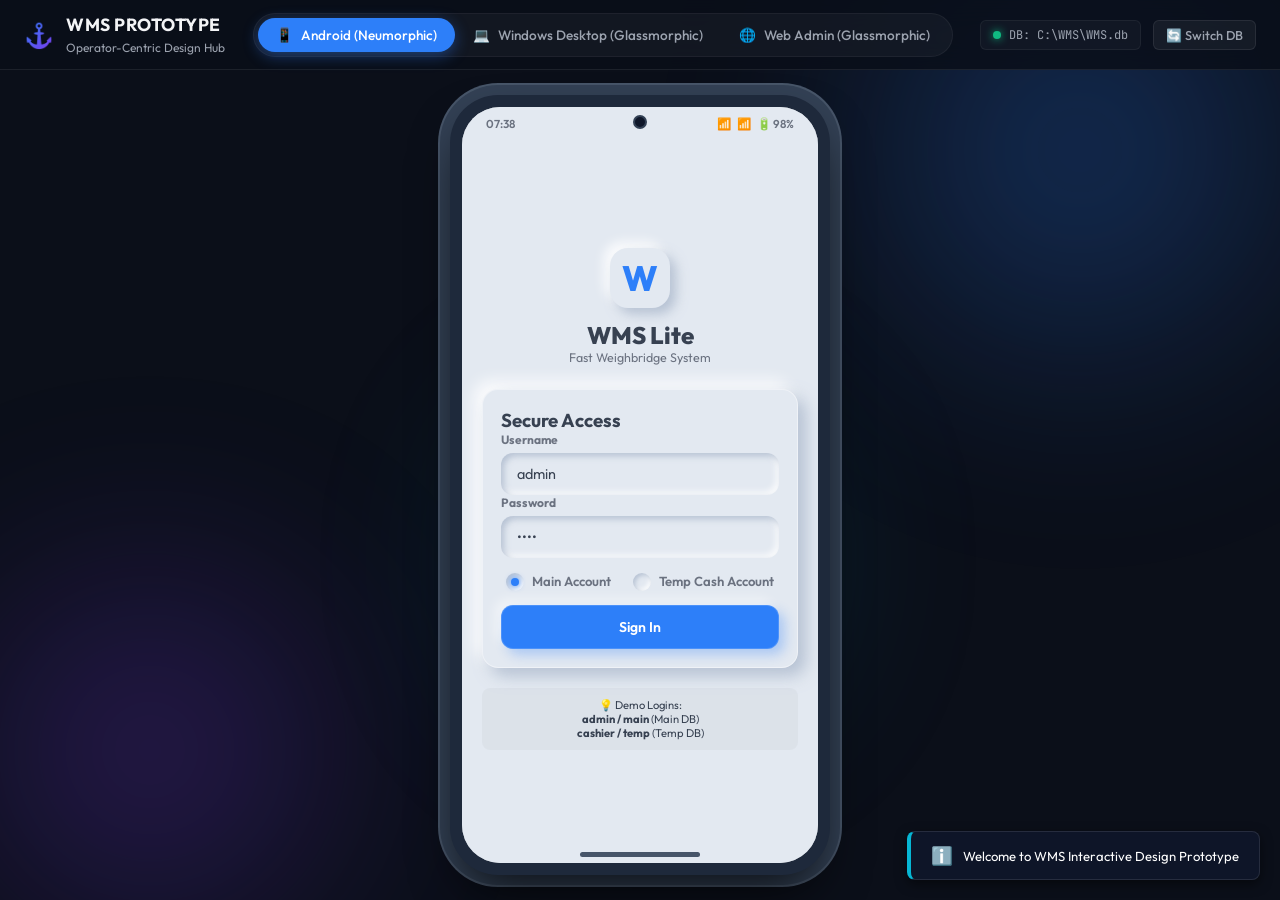
==== index.html @ a175a5df "Deploy WMS Prototype" ====
<!DOCTYPE html>
<html lang="en">
<head>
  <meta charset="UTF-8">
  <meta name="viewport" content="width=device-width, initial-scale=1.0">
  <title>Weighbridge Management System (WMS) - UI/UX Prototype</title>
  <!-- Google Fonts -->
  <link rel="preconnect" href="https://fonts.googleapis.com">
  <link rel="preconnect" href="https://fonts.gstatic.com" crossorigin>
  <link href="https://fonts.googleapis.com/css2?family=Outfit:wght@300;400;500;600;700;800&family=JetBrains+Mono:wght@400;500;700&display=swap" rel="stylesheet">
  <!-- CSS Link -->
  <link rel="stylesheet" href="style.css">
</head>
<body>
  
  <!-- BACKGROUND DECORATIONS FOR GLASSMORPHISM -->
  <div class="bg-gradient bg-grad-1"></div>
  <div class="bg-gradient bg-grad-2"></div>
  <div class="bg-gradient bg-grad-3"></div>

  <!-- MAIN PROTOTYPE SHELL -->
  <div class="app-shell">
    
    <!-- TOP CONTROL HEADER -->
    <header class="shell-header">
      <div class="logo-area">
        <div class="logo-icon">⚓</div>
        <div>
          <h1>WMS PROTOTYPE</h1>
          <span class="sub-label">Operator-Centric Design Hub</span>
        </div>
      </div>

      <nav class="device-switcher">
        <button class="switch-btn active" data-target="android-view" id="btn-android">
          <span class="btn-icon">📱</span> Android (Neumorphic)
        </button>
        <button class="switch-btn" data-target="windows-view" id="btn-windows">
          <span class="btn-icon">💻</span> Windows Desktop (Glassmorphic)
        </button>
        <button class="switch-btn" data-target="web-view" id="btn-web">
          <span class="btn-icon">🌐</span> Web Admin (Glassmorphic)
        </button>
      </nav>

      <div class="environment-status">
        <div class="status-indicator">
          <span class="indicator-dot online"></span>
          <span class="indicator-text" id="active-db-label">DB: C:\WMS\WMS.db</span>
        </div>
        <button class="btn btn-secondary btn-sm" id="btn-toggle-account" title="Switch between Main and Temporary Cash accounts">
          🔄 Switch DB
        </button>
      </div>
    </header>

    <!-- MAIN DISPLAY CANVAS -->
    <main class="shell-body">

      <!-- ============================================== -->
      <!-- 1. ANDROID NEUMORPHIC VIEW                     -->
      <!-- ============================================== -->
      <section id="android-view" class="view-panel active">
        <div class="android-emulator">
          <div class="emulator-bezel">
            <div class="emulator-camera"></div>
            <div class="emulator-speaker"></div>
            
            <div class="emulator-screen">
              <!-- Android Status Bar -->
              <div class="android-status-bar">
                <span class="time" id="android-time">09:41</span>
                <div class="status-icons">
                  <span>📶</span>
                  <span>📶</span>
                  <span>🔋 98%</span>
                </div>
              </div>

              <!-- Android App Shell -->
              <div class="android-app">
                
                <!-- Android Login Screen -->
                <div id="android-screen-login" class="android-screen active">
                  <div class="android-login-container">
                    <div class="app-brand-mobile">
                      <div class="brand-logo-mob">W</div>
                      <h2>WMS Lite</h2>
                      <p>Fast Weighbridge System</p>
                    </div>

                    <div class="neu-card form-container">
                      <h3>Secure Access</h3>
                      <div class="neu-input-group">
                        <label for="mob-username">Username</label>
                        <input type="text" id="mob-username" class="neu-input" placeholder="e.g. operator" value="admin">
                      </div>
                      <div class="neu-input-group">
                        <label for="mob-password">Password</label>
                        <input type="password" id="mob-password" class="neu-input" placeholder="••••••••" value="main">
                      </div>

                      <div class="account-selector-mob">
                        <label class="neu-radio-container">
                          <input type="radio" name="mob-account" value="main" checked id="mob-radio-main">
                          <span class="checkmark"></span>
                          Main Account
                        </label>
                        <label class="neu-radio-container">
                          <input type="radio" name="mob-account" value="temp" id="mob-radio-temp">
                          <span class="checkmark"></span>
                          Temp Cash Account
                        </label>
                      </div>

                      <button class="neu-btn neu-btn-primary w-100 mt-3" id="btn-mob-login">Sign In</button>
                    </div>

                    <div class="login-tips">
                      <p>💡 Demo Logins:<br><b>admin / main</b> (Main DB)<br><b>cashier / temp</b> (Temp DB)</p>
                    </div>
                  </div>
                </div>

                <!-- Android Core Layout (After Login) -->
                <div id="android-screen-main" class="android-screen">
                  
                  <!-- Mobile App Header -->
                  <header class="android-header">
                    <div class="user-profile">
                      <div class="avatar">OP</div>
                      <div>
                        <span class="welcome-text">Logged in as</span>
                        <h4 id="mob-user-display">Operator (Main)</h4>
                      </div>
                    </div>
                    <button class="neu-btn-icon" id="btn-mob-logout" title="Sign Out">🚪</button>
                  </header>

                  <!-- Mobile Tab Views Container -->
                  <div class="android-content-area">
                    
                    <!-- Mobile Dashboard Tab -->
                    <div id="mob-tab-dashboard" class="mob-tab-panel active">
                      
                      <!-- Daily Rate Widget -->
                      <div class="neu-card rate-card">
                        <div class="rate-info">
                          <span>DAILY WEIGHING RATE</span>
                          <h2 id="mob-rate-display">₹ 3.50 / KG</h2>
                        </div>
                        <button class="neu-btn-icon" id="btn-mob-edit-rate" title="Change daily rate">✏️</button>
                      </div>

                      <!-- Dashboard Mini Widgets -->
                      <div class="mob-widget-grid">
                        <div class="neu-card mini-widget">
                          <span class="title">Weighments</span>
                          <h3 id="mob-stat-count">0</h3>
                        </div>
                        <div class="neu-card mini-widget">
                          <span class="title">Collections</span>
                          <h3 id="mob-stat-cash">₹ 0.00</h3>
                        </div>
                        <div class="neu-card mini-widget">
                          <span class="title">Pending Drafts</span>
                          <h3 id="mob-stat-drafts" class="text-warning">0</h3>
                        </div>
                        <div class="neu-card mini-widget">
                          <span class="title">DB Instance</span>
                          <h3 id="mob-stat-db" class="text-info" style="font-size: 0.75rem;">Main</h3>
                        </div>
                      </div>

                      <!-- Quick Action Buttons -->
                      <div class="mob-quick-actions">
                        <h3>Quick Actions</h3>
                        <div class="action-buttons">
                          <button class="neu-btn text-primary" id="btn-action-arrival">
                            <span class="icon">🚛</span> Arrival (Stage 1)
                          </button>
                          <button class="neu-btn text-success" id="btn-action-return">
                            <span class="icon">🚚</span> Return (Stage 2)
                          </button>
                          <button class="neu-btn text-warning" id="btn-action-drafts">
                            <span class="icon">📁</span> Pending Drafts
                          </button>
                          <button class="neu-btn text-info" id="btn-action-reports">
                            <span class="icon">📊</span> Reports & Logs
                          </button>
                        </div>
                      </div>
                    </div>

                    <!-- Mobile Stage 1: Vehicle Arrival -->
                    <div id="mob-tab-arrival" class="mob-tab-panel">
                      <div class="tab-header">
                        <button class="neu-btn-icon back-btn" data-back="mob-tab-dashboard">←</button>
                        <h2>Vehicle Arrival (Stage 1)</h2>
                      </div>
                      
                      <div class="neu-card mt-3">
                        <div class="neu-input-group">
                          <label for="mob-arr-veh">Vehicle Reg Number *</label>
                          <div class="input-with-action">
                            <input type="text" id="mob-arr-veh" class="neu-input text-uppercase" placeholder="e.g. TN-37-BY-1234">
                            <button class="neu-btn-icon action-btn-inline" id="btn-mob-ocr-rc" title="Scan Vehicle RC">📷</button>
                          </div>
                          <!-- Autocomplete Suggestions -->
                          <div class="autocomplete-list" id="mob-arr-veh-suggestions"></div>
                        </div>

                        <div class="neu-input-group mt-3">
                          <label for="mob-arr-driver">Driver Name</label>
                          <div class="input-with-action">
                            <input type="text" id="mob-arr-driver" class="neu-input" placeholder="e.g. Karthik Kumar">
                            <button class="neu-btn-icon action-btn-inline" id="btn-mob-ocr-dl" title="Scan Driver DL">📷</button>
                          </div>
                          <div class="autocomplete-list" id="mob-arr-driver-suggestions"></div>
                        </div>

                        <div class="neu-input-group mt-3">
                          <label for="mob-arr-tare">Tare Weight (KG) *</label>
                          <div class="input-with-action">
                            <input type="number" id="mob-arr-tare" class="neu-input" placeholder="e.g. 8500">
                            <button class="neu-btn action-btn-inline scale-trigger" id="btn-mob-read-tare">Scale</button>
                          </div>
                        </div>

                        <div class="form-actions mt-4">
                          <button class="neu-btn neu-btn-primary w-100" id="btn-mob-save-draft">Save Draft (DRAFT)</button>
                        </div>
                      </div>
                    </div>

                    <!-- Mobile Stage 2: Vehicle Return -->
                    <div id="mob-tab-return" class="mob-tab-panel">
                      <div class="tab-header">
                        <button class="neu-btn-icon back-btn" data-back="mob-tab-dashboard">←</button>
                        <h2>Vehicle Return (Stage 2)</h2>
                      </div>

                      <div class="draft-selector-section mt-3">
                        <label for="mob-ret-draft-select">Select Active Draft</label>
                        <select id="mob-ret-draft-select" class="neu-input">
                          <option value="">-- Choose active vehicle --</option>
                        </select>
                      </div>

                      <div id="mob-ret-form-fields" class="mt-3 disabled-opacity">
                        <div class="neu-card">
                          <div class="detail-row">
                            <span>Vehicle:</span>
                            <strong id="lbl-mob-ret-veh">-</strong>
                          </div>
                          <div class="detail-row">
                            <span>Driver:</span>
                            <strong id="lbl-mob-ret-driver">-</strong>
                          </div>
                          <div class="detail-row">
                            <span>Tare Weight:</span>
                            <strong id="lbl-mob-ret-tare">-</strong>
                          </div>
                        </div>

                        <div class="neu-card mt-3">
                          <h3>Additional Information</h3>
                          
                          <div class="neu-input-group mt-2">
                            <label for="mob-ret-transport">Transport Company</label>
                            <input type="text" id="mob-ret-transport" class="neu-input" placeholder="e.g. VRL Logistics">
                            <div class="autocomplete-list" id="mob-ret-transport-suggestions"></div>
                          </div>

                          <div class="neu-input-group mt-3">
                            <label for="mob-ret-material">Material Type *</label>
                            <input type="text" id="mob-ret-material" class="neu-input" placeholder="e.g. Iron Ore">
                            <div class="autocomplete-list" id="mob-ret-material-suggestions"></div>
                          </div>

                          <!-- Document Scanners removed (RC & DL captured at arrival) -->
                        </div>

                        <div class="neu-card mt-3 highlight-card">
                          <h3>Gross & Net Weight</h3>
                          
                          <div class="neu-input-group mt-2">
                            <label for="mob-ret-gross">Gross Weight (KG) *</label>
                            <div class="input-with-action">
                              <input type="number" id="mob-ret-gross" class="neu-input" placeholder="e.g. 24500">
                              <button class="neu-btn action-btn-inline scale-trigger" id="btn-mob-read-gross">Scale</button>
                            </div>
                          </div>

                          <div class="calculations-panel mt-3">
                            <div class="calc-row">
                              <span>Net Weight:</span>
                              <span class="calc-value"><strong id="mob-lbl-net">-</strong> KG</span>
                            </div>
                            <div class="calc-row">
                              <span>Rate Per KG:</span>
                              <span class="calc-value" id="mob-lbl-rate">₹ 3.50</span>
                            </div>
                            <hr class="neu-divider">
                            <div class="calc-row total-row">
                              <span>Total Amount:</span>
                              <span class="calc-value text-success" id="mob-lbl-amount">₹ 0.00</span>
                            </div>
                          </div>
                        </div>

                        <div class="neu-card mt-3">
                          <h3>Payment & Completion</h3>
                          
                          <div class="payment-method-selector mt-2">
                            <button class="neu-btn pay-opt active" data-method="Cash">💵 Cash</button>
                            <button class="neu-btn pay-opt" data-method="UPI">📱 UPI</button>
                            <button class="neu-btn pay-opt" data-method="Card">💳 Card</button>
                          </div>

                          <button class="neu-btn neu-btn-success w-100 mt-4" id="btn-mob-complete-transaction">
                            🏁 Complete Transaction
                          </button>
                        </div>
                      </div>
                    </div>

                    <!-- Mobile Drafts View -->
                    <div id="mob-tab-drafts" class="mob-tab-panel">
                      <div class="tab-header">
                        <button class="neu-btn-icon back-btn" data-back="mob-tab-dashboard">←</button>
                        <h2>Pending Drafts (LOADING)</h2>
                      </div>
                      
                      <div class="drafts-list-container mt-3" id="mob-drafts-list-container">
                        <!-- Simulated Draft Cards -->
                      </div>
                    </div>

                    <!-- Mobile Reports & Logs -->
                    <div id="mob-tab-reports" class="mob-tab-panel">
                      <div class="tab-header">
                        <button class="neu-btn-icon back-btn" data-back="mob-tab-dashboard">←</button>
                        <h2>Reports & Logs</h2>
                      </div>

                      <div class="neu-card mt-3">
                        <div class="tab-switcher-reports">
                          <button class="neu-btn active" id="btn-mob-rep-ops">Weighments</button>
                          <button class="neu-btn" id="btn-mob-rep-fin">Collections</button>
                          <button class="neu-btn" id="btn-mob-rep-audit">Audit Logs</button>
                        </div>

                        <div class="report-table-wrapper mt-3">
                          <table class="mob-report-table" id="mob-table-data">
                            <thead>
                              <!-- Headers added dynamically -->
                            </thead>
                            <tbody>
                              <!-- Data added dynamically -->
                            </tbody>
                          </table>
                        </div>
                      </div>
                    </div>

                  </div>

                  <!-- Mobile Navigation Bar -->
                  <nav class="android-navigation">
                    <button class="nav-item active" data-tab="mob-tab-dashboard">
                      <span class="nav-icon">📊</span>
                      <span class="nav-text">Home</span>
                    </button>
                    <button class="nav-item" data-tab="mob-tab-arrival">
                      <span class="nav-icon">🚛</span>
                      <span class="nav-text">Arrival</span>
                    </button>
                    <button class="nav-item" data-tab="mob-tab-return">
                      <span class="nav-icon">🚚</span>
                      <span class="nav-text">Return</span>
                    </button>
                    <button class="nav-item" data-tab="mob-tab-reports">
                      <span class="nav-icon">📈</span>
                      <span class="nav-text">Reports</span>
                    </button>
                  </nav>

                </div>

              </div>
            </div>

            <!-- Home Button/Gesture Bar -->
            <div class="emulator-home-bar"></div>
          </div>
        </div>
      </section>

      <!-- ============================================== -->
      <!-- 2. WINDOWS DESKTOP GLASSMORPHIC VIEW            -->
      <!-- ============================================== -->
      <section id="windows-view" class="view-panel">
        <div class="windows-container">
          
          <!-- WINDOWS LOGIN SCREEN -->
          <div id="win-login-layout" class="win-login-layout glass-panel">
            <div class="win-login-card">
              <span class="win-logo-large">⚓</span>
              <h2>WMS Desktop Console</h2>
              <p class="text-muted">Enter credentials to mount database instances</p>
              
              <div class="win-input-group mt-3">
                <label for="win-username">Username</label>
                <input type="text" id="win-username" class="win-input" placeholder="admin / cashier" value="admin">
              </div>
              <div class="win-input-group mt-2">
                <label for="win-password">Password</label>
                <input type="password" id="win-password" class="win-input" placeholder="••••••••" value="main">
              </div>
              
              <div class="account-selector-win mt-3">
                <label class="pay-radio">
                  <input type="radio" name="win-login-account" value="main" checked id="win-radio-main">
                  <span>Main DB</span>
                </label>
                <label class="pay-radio">
                  <input type="radio" name="win-login-account" value="temp" id="win-radio-temp">
                  <span>Temp Cash DB</span>
                </label>
              </div>
              
              <button class="win-btn win-btn-accent w-100 mt-4" id="btn-win-login">Access System</button>
              
              <div class="login-tips" style="color:var(--glass-text-muted); margin-top:20px; font-size: 0.72rem;">
                <p>💡 Demo Logins:<br><b>admin / main</b> (Main DB)<br><b>cashier / temp</b> (Temp DB)</p>
              </div>
            </div>
          </div>

          <!-- WINDOWS MAIN APPLICATION LAYOUT -->
          <div id="win-main-layout" class="win-main-layout hidden">
          
          <!-- Windows App Header -->
          <div class="win-app-header glass-panel">
            <div class="app-title-area">
              <span class="win-logo">📦</span>
              <div>
                <h2>Weighbridge Management System (WMS Desktop)</h2>
                <p class="win-db-path" id="win-db-path-display">Connected: C:\WMS\WMS.db</p>
              </div>
            </div>

            <div class="win-status-widgets">
              <div class="stat-indicator">
                <span class="stat-label">DAILY RATE:</span>
                <span class="stat-value text-accent" id="win-rate-display">₹ 3.50 / KG</span>
              </div>
              <div class="stat-indicator">
                <span class="stat-label">PENDING DRAFTS:</span>
                <span class="stat-value text-warning" id="win-stat-drafts">0</span>
              </div>
              <div class="stat-indicator">
                <span class="stat-label">SESSION USER:</span>
                <span class="stat-value" id="win-user-display">Administrator</span>
              </div>
              <button class="win-action-btn border-glow ml-2" id="btn-win-logout">Log Out</button>
            </div>
          </div>

          <!-- Windows App Body Workspace -->
          <div class="win-workspace">
            
            <!-- Sidebar Navigation -->
            <aside class="win-sidebar glass-panel">
              <nav class="win-nav">
                <button class="win-nav-item active" data-win-pane="win-pane-dashboard">
                  <span class="icon">🖥️</span> Dashboard Overview
                </button>
                <button class="win-nav-item" data-win-pane="win-pane-weighment">
                  <span class="icon">⚖️</span> Fast Weighment Flow
                </button>
                <button class="win-nav-item" data-win-pane="win-pane-search">
                  <span class="icon">🔍</span> Search & Retrieve
                </button>
                <button class="win-nav-item" data-win-pane="win-pane-reports">
                  <span class="icon">📊</span> Reporting Engine
                </button>
                <button class="win-nav-item" data-win-pane="win-pane-audit">
                  <span class="icon">📜</span> System Audit Logs
                </button>
              </nav>

              <div class="win-sidebar-footer">
                <p>Ver 1.0.0 (Phase 1 Approved)</p>
                <p class="text-muted">Glassmorphism Mode</p>
              </div>
            </aside>

            <!-- Main Panel Content Workspace -->
            <div class="win-content-canvas">
              
              <!-- PANE: Dashboard Overview -->
              <div id="win-pane-dashboard" class="win-pane active">
                <div class="win-grid-2x2">
                  
                  <!-- Widget 1: Rate configuration -->
                  <div class="glass-panel widget-box">
                    <div class="widget-header">
                      <h3>Daily Rate Configuration</h3>
                      <span class="icon-tag">💰</span>
                    </div>
                    <div class="widget-body text-center">
                      <p class="desc">Enter the rate per KG applied to billing during transactions.</p>
                      <h1 class="rate-large" id="win-rate-large">₹ 3.50</h1>
                      <div class="rate-edit-inline mt-3">
                        <div class="input-with-prefix">
                          <span class="prefix">₹</span>
                          <input type="number" id="win-rate-input" step="0.01" min="0.1" value="3.50" class="win-input">
                        </div>
                        <button class="win-btn win-btn-accent" id="btn-win-save-rate">Save Rate</button>
                      </div>
                      <p class="info-text text-muted mt-2">ℹ️ Updates take effect immediately for new transactions.</p>
                    </div>
                  </div>

                  <!-- Widget 2: Operational Statistics -->
                  <div class="glass-panel widget-box">
                    <div class="widget-header">
                      <h3>Today's Analytics</h3>
                      <span class="icon-tag">📈</span>
                    </div>
                    <div class="widget-body">
                      <div class="stats-row">
                        <div class="stat-card">
                          <span class="label">Completed Weighments</span>
                          <h2 id="win-stat-total-count">0</h2>
                        </div>
                        <div class="stat-card">
                          <span class="label">Drafts (In Loading)</span>
                          <h2 id="win-stat-draft-count" class="text-warning">0</h2>
                        </div>
                      </div>
                      <div class="stats-row mt-3">
                        <div class="stat-card">
                          <span class="label">Total Collections</span>
                          <h2 id="win-stat-total-collections" class="text-success">₹ 0.00</h2>
                        </div>
                        <div class="stat-card">
                          <span class="label">Active Database</span>
                          <h2 style="font-size: 1.1rem; color: var(--color-info);" id="win-stat-active-db">WMS.db</h2>
                        </div>
                      </div>
                    </div>
                  </div>

                  <!-- Widget 3: Live Scale Values Simulation -->
                  <div class="glass-panel widget-box col-span-2">
                    <div class="widget-header">
                      <h3>Weighbridge Integration Indicator (Mock Feed)</h3>
                      <div class="win-badge green-pulse">Scale Online</div>
                    </div>
                    <div class="widget-body scale-sim-body">
                      <div class="scale-reading">
                        <span class="title">CURRENT SCALE WEIGHT</span>
                        <div class="lcd-display">
                          <span class="lcd-value" id="win-scale-lcd">00000</span>
                          <span class="lcd-unit">KG</span>
                        </div>
                      </div>
                      
                      <div class="scale-controls">
                        <label for="win-scale-sim-range">Simulate Scale Weight (For testing without actual hardware):</label>
                        <input type="range" id="win-scale-sim-range" min="0" max="40000" step="50" value="0" class="win-range">
                        <div class="preset-buttons">
                          <button class="win-btn-sm" onclick="setSimScale(0)">Zero</button>
                          <button class="win-btn-sm" onclick="setSimScale(8450)">8,450 kg (Empty Truck)</button>
                          <button class="win-btn-sm" onclick="setSimScale(24800)">24,800 kg (Loaded Coal)</button>
                          <button class="win-btn-sm" onclick="setSimScale(31200)">31,200 kg (Iron Sheet Truck)</button>
                        </div>
                      </div>
                    </div>
                  </div>

                </div>
              </div>

              <!-- PANE: Fast Weighment Flow -->
              <div id="win-pane-weighment" class="win-pane">
                <div class="win-weighment-grid">
                  
                  <!-- COLUMN 1: Stage 1 - Vehicle Arrival -->
                  <div class="glass-panel flow-card">
                    <div class="flow-header stage-1">
                      <h3>Stage 1 – Vehicle Arrival (Draft Creation)</h3>
                      <span class="stage-num">01</span>
                    </div>

                    <div class="flow-body">
                      <div class="win-input-group">
                        <label for="win-arr-veh">Vehicle Registration Number *</label>
                        <div class="input-actions-wrapper">
                          <input type="text" id="win-arr-veh" class="win-input text-uppercase font-mono" placeholder="TN-37-BY-1234">
                          <button class="win-btn btn-icon-only border-glow" id="btn-win-ocr-rc" title="Scan Vehicle RC">📷</button>
                        </div>
                        <div class="autocomplete-list" id="win-arr-veh-suggestions"></div>
                      </div>

                      <div class="win-input-group mt-3">
                        <label for="win-arr-driver">Driver Name</label>
                        <div class="input-actions-wrapper">
                          <input type="text" id="win-arr-driver" class="win-input" placeholder="Enter driver name">
                          <button class="win-btn btn-icon-only border-glow" id="btn-win-ocr-dl" title="Scan Driver DL">📷</button>
                        </div>
                        <div class="autocomplete-list" id="win-arr-driver-suggestions"></div>
                      </div>

                      <div class="win-input-group mt-3">
                        <label for="win-arr-tare">Tare Weight (KG) *</label>
                        <div class="input-actions-wrapper">
                          <input type="number" id="win-arr-tare" class="win-input font-mono" placeholder="0">
                          <button class="win-btn win-btn-accent scale-trigger" id="btn-win-read-tare">Read Scale</button>
                        </div>
                      </div>

                      <button class="win-btn win-btn-primary w-100 mt-4" id="btn-win-save-draft">
                        💾 Save Draft Transaction
                      </button>
                      <p class="text-muted text-center mt-2 small">Saves record as DRAFT (Est: <15 seconds)</p>
                    </div>
                  </div>

                  <!-- COLUMN 2: Stage 2 - Vehicle Return -->
                  <div class="glass-panel flow-card">
                    <div class="flow-header stage-2">
                      <h3>Stage 2 – Vehicle Return (Transaction Completion)</h3>
                      <span class="stage-num">02</span>
                    </div>

                    <div class="flow-body">
                      <div class="win-input-group">
                        <label for="win-ret-draft-select">Select Active Draft / Loading Vehicle</label>
                        <select id="win-ret-draft-select" class="win-input">
                          <option value="">-- Choose active draft --</option>
                        </select>
                      </div>

                      <div id="win-ret-fields-container" class="disabled-opacity mt-3">
                        <div class="draft-preview-pill">
                          <div class="pill-item"><span>Vehicle:</span> <strong id="lbl-win-ret-veh">-</strong></div>
                          <div class="pill-item"><span>Driver:</span> <strong id="lbl-win-ret-driver">-</strong></div>
                          <div class="pill-item"><span>Tare:</span> <strong id="lbl-win-ret-tare">-</strong> KG</div>
                        </div>

                        <div class="win-input-group mt-3">
                          <label for="win-ret-transport">Transport Company</label>
                          <input type="text" id="win-ret-transport" class="win-input" placeholder="e.g. VRL Logistics">
                          <div class="autocomplete-list" id="win-ret-transport-suggestions"></div>
                        </div>

                        <div class="win-input-group mt-3">
                          <label for="win-ret-material">Material Type *</label>
                          <input type="text" id="win-ret-material" class="win-input" placeholder="e.g. Coal, Iron, Cement">
                          <div class="autocomplete-list" id="win-ret-material-suggestions"></div>
                        </div>

                        <!-- Document Scanners removed (RC & DL captured at arrival) -->

                        <div class="win-input-group mt-3">
                          <label for="win-ret-gross">Gross Weight (KG) *</label>
                          <div class="input-actions-wrapper">
                            <input type="number" id="win-ret-gross" class="win-input font-mono" placeholder="0">
                            <button class="win-btn win-btn-accent scale-trigger" id="btn-win-read-gross">Read Scale</button>
                          </div>
                        </div>

                        <!-- Computations -->
                        <div class="win-calculations-box mt-3">
                          <div class="calc-grid">
                            <div class="grid-item">
                              <span>Net Weight</span>
                              <h3 id="win-lbl-net">-</h3>
                            </div>
                            <div class="grid-item">
                              <span>Rate Per KG</span>
                              <h3 id="win-lbl-rate">₹ 3.50</h3>
                            </div>
                            <div class="grid-item highlight">
                              <span>Total Billing Amount</span>
                              <h2 id="win-lbl-amount">₹ 0.00</h2>
                            </div>
                          </div>
                        </div>

                        <!-- Payment Methods -->
                        <div class="win-input-group mt-3">
                          <label>Payment Method</label>
                          <div class="win-payment-methods">
                            <label class="pay-radio">
                              <input type="radio" name="win-pay-method" value="Cash" checked>
                              <span>💵 Cash</span>
                            </label>
                            <label class="pay-radio">
                              <input type="radio" name="win-pay-method" value="UPI">
                              <span>📱 UPI</span>
                            </label>
                            <label class="pay-radio">
                              <input type="radio" name="win-pay-method" value="Card">
                              <span>💳 Card</span>
                            </label>
                          </div>
                        </div>

                        <button class="win-btn win-btn-success w-100 mt-4" id="btn-win-complete">
                          🏁 Complete & Generate Invoice
                        </button>
                      </div>
                    </div>
                  </div>

                </div>
              </div>

              <!-- PANE: Search & Retrieve -->
              <div id="win-pane-search" class="win-pane">
                <div class="glass-panel search-panel">
                  <h3>Transaction Search Engine</h3>
                  
                  <div class="search-form mt-3">
                    <input type="text" id="win-search-query" class="win-input" placeholder="Search by Vehicle, Driver, Receipt, Transaction #, or Material...">
                    <select id="win-search-filter-material" class="win-input">
                      <option value="">-- All Materials --</option>
                    </select>
                    <input type="date" id="win-search-date-start" class="win-input" title="Start Date">
                    <input type="date" id="win-search-date-end" class="win-input" title="End Date">
                    <button class="win-btn win-btn-accent" id="btn-win-search">Search</button>
                  </div>

                  <div class="table-container-win mt-4">
                    <table class="win-data-table">
                      <thead>
                        <tr>
                          <th>Tx ID</th>
                          <th>Receipt ID</th>
                          <th>Vehicle #</th>
                          <th>Driver Name</th>
                          <th>Material</th>
                          <th>Net Wt (KG)</th>
                          <th>Rate/KG</th>
                          <th>Billing Amount</th>
                          <th>Payment</th>
                          <th>Timestamp</th>
                          <th>Actions</th>
                        </tr>
                      </thead>
                      <tbody id="win-search-results-body">
                        <!-- Filled by JS -->
                      </tbody>
                    </table>
                  </div>
                </div>
              </div>

              <!-- PANE: Reporting Engine -->
              <div id="win-pane-reports" class="win-pane">
                <div class="glass-panel reports-container">
                  <div class="reports-header-row">
                    <h3>Analytical Reports Dashboard</h3>
                    <div class="export-actions">
                      <button class="win-btn win-btn-sm" id="btn-win-export-csv">📂 Export to CSV</button>
                      <button class="win-btn win-btn-sm btn-accent" id="btn-win-export-pdf">📄 Generate PDF Summary</button>
                    </div>
                  </div>

                  <div class="reports-tabs mt-3">
                    <button class="win-tab-btn active" id="btn-win-rep-ops">Weighment Log</button>
                    <button class="win-tab-btn" id="btn-win-rep-fin">Financial Analysis</button>
                    <button class="win-tab-btn" id="btn-win-rep-drafts">Active Drafts</button>
                  </div>

                  <div class="table-container-win mt-3">
                    <table class="win-data-table" id="win-reports-table">
                      <thead>
                        <!-- Headings added dynamically -->
                      </thead>
                      <tbody id="win-reports-table-body">
                        <!-- Data rows added dynamically -->
                      </tbody>
                    </table>
                  </div>
                </div>
              </div>

              <!-- PANE: System Audit Logs -->
              <div id="win-pane-audit" class="win-pane">
                <div class="glass-panel audit-container">
                  <div class="audit-header">
                    <h3>Secure System Audit Logs</h3>
                    <div class="win-badge alert-danger">Immutable Log Feed</div>
                  </div>
                  <p class="desc mt-1 text-muted">All operator logins, daily rate changes, weighing completions, edits, and receipts prints are tracked with timestamps and database paths.</p>

                  <div class="table-container-win mt-3">
                    <table class="win-data-table">
                      <thead>
                        <tr>
                          <th>Timestamp</th>
                          <th>User</th>
                          <th>Action / Event</th>
                          <th>Database Instance</th>
                          <th>IP/Terminal</th>
                        </tr>
                      </thead>
                      <tbody id="win-audit-table-body">
                        <!-- Populated by JS -->
                      </tbody>
                    </table>
                  </div>
                </div>
              </div>

            </div>
          </div>
          </div> <!-- Close win-main-layout -->
        </div>
      </section>

      <!-- ============================================== -->
      <!-- 3. WEB ADMIN GLASSMORPHIC VIEW                 -->
      <!-- ============================================== -->
      <section id="web-view" class="view-panel">
        <div class="web-container">
          
          <!-- Web Navigation Bar -->
          <nav class="web-nav-bar glass-panel">
            <div class="logo">
              <span>🌐</span> WMS Web-Console
            </div>
            <div class="web-links">
              <a href="#web-dash" class="active">Management Dashboard</a>
              <a href="#web-users">User Administration</a>
              <a href="#web-audit">Cross-Account Logs</a>
            </div>
            <div class="web-profile">
              <span class="web-db-path text-info font-mono" id="web-db-path-display" style="font-size: 0.72rem;">DB: C:\WMS\WMS.db</span>
              <span class="user-role">System Admin</span>
              <button class="btn btn-secondary btn-sm" onclick="alert('Switch accounts inside emulator or desktop views.')">Switch Environment</button>
            </div>
          </nav>

          <div class="web-content mt-4">
            
            <!-- PANE 1: Dashboard Analytics -->
            <div id="web-pane-dash" class="web-pane-content">
            
            <!-- Dashboard overview cards -->
            <div class="web-stats-row">
              <div class="glass-panel web-card">
                <h3>Main Account DB Collections</h3>
                <h1 id="web-stat-main-collections">₹ 0.00</h1>
                <p>Path: <code>C:\WMS\WMS.db</code></p>
              </div>
              <div class="glass-panel web-card">
                <h3>Temporary Cash DB Collections</h3>
                <h1 id="web-stat-temp-collections">₹ 0.00</h1>
                <p>Path: <code>C:\Temp\TempWMS.db</code></p>
              </div>
              <div class="glass-panel web-card">
                <h3>Total Weighment Count</h3>
                <h1 id="web-stat-total-weighments">0</h1>
                <p>Across both accounting servers</p>
              </div>
            </div>

            <!-- Double-sided Isolation Demo -->
            <div class="web-isolation-grid mt-4">
              <div class="glass-panel">
                <div class="panel-header">
                  <h3>Main Account Transactions</h3>
                  <span class="win-badge bg-primary">Official Ledger</span>
                </div>
                <div class="table-container-win mt-2">
                  <table class="win-data-table font-sm">
                    <thead>
                      <tr>
                        <th>Receipt #</th>
                        <th>Vehicle</th>
                        <th>Net Wt</th>
                        <th>Amount</th>
                        <th>Payment</th>
                      </tr>
                    </thead>
                    <tbody id="web-table-main-db">
                      <!-- Filled by JS -->
                    </tbody>
                  </table>
                </div>
              </div>

              <div class="glass-panel">
                <div class="panel-header">
                  <h3>Temporary Account Transactions</h3>
                  <span class="win-badge bg-warning text-dark">Cash Ledger (Isolated)</span>
                </div>
                <div class="table-container-win mt-2">
                  <table class="win-data-table font-sm">
                    <thead>
                      <tr>
                        <th>Receipt #</th>
                        <th>Vehicle</th>
                        <th>Net Wt</th>
                        <th>Amount</th>
                        <th>Payment</th>
                      </tr>
                    </thead>
                    <tbody id="web-table-temp-db">
                      <!-- Filled by JS -->
                    </tbody>
                  </table>
                </div>
              </div>
            </div>

            <!-- Management Analytics Chart Demonstration -->
            <div class="glass-panel mt-4">
              <h3>Material-Wise Total Revenue Analysis</h3>
              <p class="text-muted">Interactive visual analysis showing material-wise volume breakdown.</p>
              <div class="mock-chart-container mt-3">
                <!-- SVG Chart Mockup -->
                <svg viewBox="0 0 800 200" class="web-svg-chart">
                  <g class="chart-grid">
                    <line x1="50" y1="150" x2="750" y2="150" stroke="#444" stroke-width="1"/>
                    <line x1="50" y1="100" x2="750" y2="100" stroke="#444" stroke-width="1" stroke-dasharray="4"/>
                    <line x1="50" y1="50" x2="750" y2="50" stroke="#444" stroke-width="1" stroke-dasharray="4"/>
                  </g>
                  <g class="chart-bars" id="web-chart-bars">
                    <!-- Bars drawn dynamically by app.js -->
                  </g>
                  <g class="chart-axis-labels">
                    <text x="45" y="155" fill="#aaa" font-size="10" text-anchor="end">0</text>
                    <text x="45" y="105" fill="#aaa" font-size="10" text-anchor="end">₹10K</text>
                    <text x="45" y="55" fill="#aaa" font-size="10" text-anchor="end">₹20K</text>
                  </g>
                </svg>
              </div>
            </div>
            </div> <!-- Close PANE 1 web-pane-dash -->

            <!-- PANE 2: User Administration -->
            <div id="web-pane-users" class="web-pane-content hidden">
              <div class="glass-panel">
                <div class="panel-header">
                  <h3>User Accounts & Security Settings</h3>
                  <button class="win-btn win-btn-accent win-btn-sm" id="btn-add-user-trigger">+ Add New User</button>
                </div>
                
                <div class="table-container-win mt-3">
                  <table class="win-data-table">
                    <thead>
                      <tr>
                        <th>Username</th>
                        <th>Role / Designation</th>
                        <th>Assigned DB Environment</th>
                        <th>Security Level</th>
                        <th>Session Status</th>
                      </tr>
                    </thead>
                    <tbody>
                      <!-- Dynamic rows loaded from DB states -->
                    </tbody>
                  </table>
                </div>
              </div>
            </div>

            <!-- PANE 3: Cross-Account Audit Logs -->
            <div id="web-pane-audit" class="web-pane-content hidden">
              <div class="glass-panel">
                <div class="panel-header">
                  <h3>Combined System Logs (Main & Temporary Databases)</h3>
                  <button class="win-btn win-btn-sm" id="btn-web-export-audit">📂 Export Logs</button>
                </div>
                <p class="desc text-muted mt-1 font-sm">Admin View: Merged real-time security events across all local accounting systems.</p>
                
                <div class="table-container-win mt-3">
                  <table class="win-data-table">
                    <thead>
                      <tr>
                        <th>Timestamp</th>
                        <th>User</th>
                        <th>Database Path</th>
                        <th>Event Description</th>
                        <th>Status</th>
                      </tr>
                    </thead>
                    <tbody id="web-table-combined-audit">
                      <!-- Filled by JS from both DBs -->
                    </tbody>
                  </table>
                </div>
              </div>
            </div>

          </div>
        </div>
      </section>



    </main>
  </div>

  <!-- ============================================== -->
  <!-- MODAL: CAMERA VIEWPORT SIMULATOR FOR OCR       -->
  <!-- ============================================== -->
  <div id="ocr-camera-modal" class="modal-overlay">
    <div class="modal-content glass-panel border-glow">
      <div class="modal-header">
        <h3 id="ocr-modal-title">Live Document OCR Capture Scanner</h3>
        <button class="close-btn" id="btn-close-ocr">✕</button>
      </div>
      
      <div class="camera-body">
        <div class="viewfinder-container">
          <!-- Scan laser line -->
          <div class="scan-laser-line"></div>
          
          <!-- Sample Document inside Viewfinder -->
          <div class="mock-doc-feed" id="mock-doc-feed-container">
            <!-- Dynamic document content goes here -->
          </div>
          
          <div class="camera-lens-grid"></div>
        </div>

        <div class="scan-tips mt-2 text-center text-muted font-sm">
          <span>Align document within the guides. Processing is completely automatic.</span>
        </div>
      </div>

      <div class="modal-footer">
        <div class="progress-bar-container hidden" id="ocr-progress-container">
          <div class="progress-bar-fill" id="ocr-progress-fill"></div>
          <span class="progress-label" id="ocr-progress-label">Analyzing image...</span>
        </div>
        
        <button class="win-btn win-btn-accent w-100" id="btn-trigger-capture">
          📸 Capture & Extract Text (OCR)
        </button>
      </div>
    </div>
  </div>

  <!-- ============================================== -->
  <!-- MODAL: THERMAL PRINTING PREVIEW                -->
  <!-- ============================================== -->
  <div id="thermal-print-modal" class="modal-overlay">
    <div class="modal-content glass-panel border-glow print-modal-content">
      <div class="modal-header">
        <h3>Thermal Printer Preview (Receipt)</h3>
        <button class="close-btn" id="btn-close-thermal">✕</button>
      </div>

      <div class="print-body">
        <div class="receipt-paper font-mono" id="receipt-paper-content">
          <!-- Thermal Invoice details added dynamically -->
        </div>
      </div>

      <div class="modal-footer print-actions-footer">
        <button class="win-btn" id="btn-reprint-receipt">🖨️ Send to Printer (Mock)</button>
        <button class="win-btn win-btn-accent" id="btn-close-receipt-done">Done (New Flow)</button>
      </div>
    </div>
  </div>

  <!-- ============================================== -->
  <!-- MODAL: CHANGE DAILY RATE                       -->
  <!-- ============================================== -->
  <div id="rate-modal" class="modal-overlay">
    <div class="modal-content glass-panel border-glow rate-modal-content">
      <div class="modal-header">
        <h3>Change Daily Billing Rate</h3>
        <button class="close-btn" id="btn-close-rate-modal">✕</button>
      </div>
      <div class="modal-body p-3">
        <label for="mob-rate-input-field">Daily Rate Per KG (₹)</label>
        <input type="number" id="mob-rate-input-field" class="neu-input mt-1" step="0.01" value="3.50">
      </div>
      <div class="modal-footer">
        <button class="neu-btn neu-btn-primary w-100" id="btn-mob-save-rate-modal">Save Changes</button>
      </div>
    </div>
  </div>

  <!-- ============================================== -->
  <!-- MODAL: ADD NEW USER                             -->
  <!-- ============================================== -->
  <div id="add-user-modal" class="modal-overlay">
    <div class="modal-content glass-panel border-glow">
      <div class="modal-header">
        <h3>Create New User Profile</h3>
        <button class="close-btn" id="btn-close-user-modal">✕</button>
      </div>
      
      <form id="add-user-form" onsubmit="event.preventDefault();">
        <div class="win-input-group">
          <label for="new-username">Username *</label>
          <input type="text" id="new-username" class="win-input" placeholder="e.g. operator2" required>
        </div>

        <div class="win-input-group mt-3">
          <label for="new-password">Password *</label>
          <input type="password" id="new-password" class="win-input" placeholder="••••••••" required>
        </div>

        <div class="win-input-group mt-3">
          <label for="new-role">Role / Designation *</label>
          <input type="text" id="new-role" class="win-input" placeholder="e.g. Weighbridge Operator" required>
        </div>

        <div class="win-input-group mt-3">
          <label for="new-db-env">Assigned Database *</label>
          <select id="new-db-env" class="win-input" required>
            <option value="MainDB">Main DB (C:\WMS\WMS.db)</option>
            <option value="TempDB">Temp DB (C:\Temp\TempWMS.db)</option>
          </select>
        </div>

        <div class="win-input-group mt-3">
          <label for="new-sec-level">Security Access Level *</label>
          <select id="new-sec-level" class="win-input" required>
            <option value="Level 1 (Weighment & Collections)">Level 1 (Weighment & Collections)</option>
            <option value="Level 2 (Read/Write/No Rate Edit)">Level 2 (Read/Write/No Rate Edit)</option>
            <option value="Level 3 (Read/Write/Rate Edit)">Level 3 (Read/Write/Rate Edit)</option>
          </select>
        </div>

        <div class="modal-footer mt-4">
          <button type="submit" class="win-btn win-btn-accent w-100" id="btn-submit-new-user">
            👤 Register User Account
          </button>
        </div>
      </form>
    </div>
  </div>

  <!-- TOAST NOTIFICATION CONTAINER -->
  <div class="toast-container" id="toast-container"></div>

  <!-- JS Link -->
  <script src="app.js"></script>
</body>
</html>
---- style.css ----
/* WMS UI/UX Prototype Design Tokens & Stylesheet */

:root {
  --font-main: 'Outfit', sans-serif;
  --font-mono: 'JetBrains Mono', monospace;

  /* Theme Core Colors */
  --color-primary: #2D7FF9;
  --color-primary-hover: #1b66d6;
  --color-success: #10B981;
  --color-success-hover: #0d9668;
  --color-warning: #F59E0B;
  --color-danger: #EF4444;
  --color-info: #06B6D4;
  
  /* Glassmorphism Dark Theme Tokens */
  --glass-bg: rgba(15, 21, 36, 0.7);
  --glass-border: rgba(255, 255, 255, 0.08);
  --glass-border-glow: rgba(45, 127, 249, 0.3);
  --glass-text: #F3F4F6;
  --glass-text-muted: #9CA3AF;
  
  /* Neumorphism (Android Light) Tokens */
  --neu-bg: #E3E9F1;
  --neu-shadow-dark: rgba(163, 177, 198, 0.7);
  --neu-shadow-light: rgba(255, 255, 255, 0.9);
  --neu-text: #374151;
  --neu-text-muted: #6B7280;
  
  /* General Shell Layout */
  --shell-header-height: 70px;
}

/* ======================================================== */
/* 1. RESET & BASE LAYOUT                                   */
/* ======================================================== */
* {
  margin: 0;
  padding: 0;
  box-sizing: border-box;
  -webkit-font-smoothing: antialiased;
}

body {
  font-family: var(--font-main);
  background-color: #0B0F19;
  color: var(--glass-text);
  overflow-x: hidden;
  height: 100vh;
  position: relative;
}

input, select, button {
  font-family: inherit;
  outline: none;
}

/* Base button styles */
.btn {
  font-family: var(--font-main);
  display: inline-flex;
  align-items: center;
  justify-content: center;
  gap: 6px;
  border-radius: 6px;
  font-weight: 500;
  cursor: pointer;
  transition: all 0.2s ease;
  border: 1px solid transparent;
}

.btn-sm {
  padding: 6px 12px;
  font-size: 0.8rem;
}

.btn-secondary {
  background: rgba(255, 255, 255, 0.05);
  border-color: var(--glass-border);
  color: var(--glass-text-muted);
}

.btn-secondary:hover {
  background: rgba(255, 255, 255, 0.1);
  border-color: rgba(255, 255, 255, 0.2);
  color: var(--glass-text);
}

.btn-primary {
  background: var(--color-primary);
  border-color: var(--color-primary);
  color: #fff;
}

.btn-primary:hover {
  background: var(--color-primary-hover);
  border-color: var(--color-primary-hover);
  box-shadow: 0 0 10px rgba(45, 127, 249, 0.3);
}

/* Scrollbars */
::-webkit-scrollbar {
  width: 6px;
  height: 6px;
}
::-webkit-scrollbar-track {
  background: rgba(255, 255, 255, 0.02);
}
::-webkit-scrollbar-thumb {
  background: rgba(255, 255, 255, 0.1);
  border-radius: 4px;
}
::-webkit-scrollbar-thumb:hover {
  background: rgba(255, 255, 255, 0.2);
}

/* Dynamic Mesh Background Gradients */
.bg-gradient {
  position: fixed;
  border-radius: 50%;
  filter: blur(100px);
  z-index: -1;
  opacity: 0.35;
  pointer-events: none;
}

.bg-grad-1 {
  width: 600px;
  height: 600px;
  background: radial-gradient(circle, #2d7ff9 0%, rgba(45, 127, 249, 0) 70%);
  top: -150px;
  right: -100px;
  animation: float-slow 20s infinite alternate;
}

.bg-grad-2 {
  width: 500px;
  height: 500px;
  background: radial-gradient(circle, #7c3aed 0%, rgba(124, 58, 237, 0) 70%);
  bottom: -100px;
  left: -100px;
  animation: float-slow 16s infinite alternate-reverse;
}

.bg-grad-3 {
  width: 400px;
  height: 400px;
  background: radial-gradient(circle, #06b6d4 0%, rgba(6, 182, 212, 0) 70%);
  top: 40%;
  left: 35%;
  animation: float-slow 25s infinite alternate;
}

@keyframes float-slow {
  0% { transform: translate(0, 0) scale(1); }
  100% { transform: translate(50px, 30px) scale(1.1); }
}

/* ======================================================== */
/* 2. PROTOTYPE MAIN SHELL                                  */
/* ======================================================== */
.app-shell {
  display: flex;
  flex-direction: column;
  height: 100vh;
  width: 100vw;
}

.shell-header {
  height: var(--shell-header-height);
  background: rgba(10, 15, 25, 0.85);
  backdrop-filter: blur(15px);
  border-bottom: 1px solid var(--glass-border);
  display: flex;
  align-items: center;
  justify-content: space-between;
  padding: 0 24px;
  z-index: 10;
}

.logo-area {
  display: flex;
  align-items: center;
  gap: 12px;
}

.logo-icon {
  font-size: 24px;
  background: linear-gradient(135deg, var(--color-primary), #7c3aed);
  -webkit-background-clip: text;
  -webkit-text-fill-color: transparent;
}

.logo-area h1 {
  font-size: 1.1rem;
  font-weight: 700;
  letter-spacing: 0.5px;
}

.logo-area .sub-label {
  font-size: 0.75rem;
  color: var(--glass-text-muted);
}

.device-switcher {
  display: flex;
  background: rgba(255, 255, 255, 0.04);
  padding: 4px;
  border-radius: 30px;
  border: 1px solid rgba(255, 255, 255, 0.05);
}

.switch-btn {
  background: transparent;
  border: none;
  color: var(--glass-text-muted);
  padding: 8px 18px;
  border-radius: 20px;
  font-weight: 500;
  font-size: 0.85rem;
  cursor: pointer;
  display: flex;
  align-items: center;
  gap: 8px;
  transition: all 0.3s cubic-bezier(0.4, 0, 0.2, 1);
}

.switch-btn:hover {
  color: var(--glass-text);
  background: rgba(255, 255, 255, 0.02);
}

.switch-btn.active {
  color: #fff;
  background: var(--color-primary);
  box-shadow: 0 4px 15px rgba(45, 127, 249, 0.4);
}

.environment-status {
  display: flex;
  align-items: center;
  gap: 12px;
}

.status-indicator {
  display: flex;
  align-items: center;
  gap: 8px;
  background: rgba(255, 255, 255, 0.03);
  padding: 6px 12px;
  border-radius: 6px;
  border: 1px solid rgba(255, 255, 255, 0.05);
}

.indicator-dot {
  width: 8px;
  height: 8px;
  border-radius: 50%;
  display: inline-block;
}

.indicator-dot.online {
  background-color: var(--color-success);
  box-shadow: 0 0 8px var(--color-success);
}

.indicator-dot.offline {
  background-color: var(--color-danger);
  box-shadow: 0 0 8px var(--color-danger);
}

.indicator-text {
  font-family: var(--font-mono);
  font-size: 0.75rem;
  color: var(--glass-text-muted);
}

.shell-body {
  flex: 1;
  overflow: hidden;
  position: relative;
}

.view-panel {
  display: none;
  width: 100%;
  height: 100%;
  overflow-y: auto;
  padding: 24px;
  opacity: 0;
  transform: translateY(15px);
  transition: opacity 0.4s ease, transform 0.4s ease;
}

.view-panel.active {
  display: block;
  opacity: 1;
  transform: translateY(0);
}

/* Utility classes */
.w-100 { width: 100%; }
.mt-1 { margin-top: 4px; }
.mt-2 { margin-top: 8px; }
.mt-3 { margin-top: 16px; }
.mt-4 { margin-top: 24px; }
.ml-2 { margin-left: 8px; }
.p-3 { padding: 16px; }
.text-center { text-align: center; }
.text-uppercase { text-transform: uppercase; }
.text-warning { color: var(--color-warning) !important; }
.text-success { color: var(--color-success) !important; }
.text-danger { color: var(--color-danger) !important; }
.text-primary { color: var(--color-primary) !important; }
.text-info { color: var(--color-info) !important; }
.font-mono { font-family: var(--font-mono) !important; }
.font-sm { font-size: 0.8rem; }
.text-muted { color: var(--glass-text-muted) !important; }
.disabled-opacity {
  opacity: 0.4;
  pointer-events: none;
  transition: opacity 0.3s ease;
}
.hidden {
  display: none !important;
}

/* ======================================================== */
/* 3. ANDROID EMULATOR - NEUMORPHISM DESIGN                  */
/* ======================================================== */
#android-view.active {
  display: flex;
  justify-content: center;
  align-items: center;
}

.android-emulator {
  position: relative;
  width: 380px;
  height: 780px;
  margin: 0 auto;
}

.emulator-bezel {
  position: absolute;
  top: 0;
  left: 0;
  right: 0;
  bottom: 0;
  background: #1e293b;
  border-radius: 48px;
  box-shadow: 0 25px 50px -12px rgba(0, 0, 0, 0.8), 
              0 0 0 10px #334155, 
              0 0 0 12px #475569;
  padding: 12px;
  display: flex;
  flex-direction: column;
}

.emulator-camera {
  position: absolute;
  top: 20px;
  left: 50%;
  transform: translateX(-50%);
  width: 14px;
  height: 14px;
  background: #0f172a;
  border-radius: 50%;
  border: 2px solid #334155;
  z-index: 5;
}

.emulator-speaker {
  position: absolute;
  top: 25px;
  left: 35%;
  width: 30%;
  height: 4px;
  background: #0f172a;
  border-radius: 2px;
  z-index: 5;
  display: none; /* using camera as main notch visual */
}

.emulator-screen {
  flex: 1;
  background-color: var(--neu-bg);
  border-radius: 38px;
  overflow: hidden;
  position: relative;
  display: flex;
  flex-direction: column;
  box-shadow: inset 0 0 10px rgba(0,0,0,0.5);
  color: var(--neu-text);
}

.android-status-bar {
  height: 28px;
  background-color: var(--neu-bg);
  padding: 4px 24px 0 24px;
  display: flex;
  justify-content: space-between;
  align-items: center;
  font-size: 0.72rem;
  font-weight: 600;
  color: var(--neu-text-muted);
  z-index: 4;
}

.android-status-bar .status-icons {
  display: flex;
  gap: 6px;
}

.emulator-home-bar {
  position: absolute;
  bottom: 18px;
  left: 50%;
  transform: translateX(-50%);
  width: 120px;
  height: 5px;
  background: #475569;
  border-radius: 3px;
  z-index: 5;
}

/* Android App Shell */
.android-app {
  flex: 1;
  display: flex;
  flex-direction: column;
  overflow: hidden;
  position: relative;
}

.android-screen {
  position: absolute;
  top: 0;
  left: 0;
  width: 100%;
  height: 100%;
  display: none;
  flex-direction: column;
  background-color: var(--neu-bg);
}

.android-screen.active {
  display: flex;
}

/* Neumorphic Common Styles */
.neu-card {
  background: var(--neu-bg);
  border-radius: 16px;
  padding: 18px;
  box-shadow: 8px 8px 16px var(--neu-shadow-dark), 
              -8px -8px 16px var(--neu-shadow-light);
  border: 1px solid rgba(255, 255, 255, 0.4);
}

.neu-card.rate-card {
  display: flex;
  justify-content: space-between;
  align-items: center;
  margin: 10px 16px;
  background: linear-gradient(135deg, var(--neu-bg), #eef2f7);
}

.rate-info span {
  font-size: 0.65rem;
  color: var(--neu-text-muted);
  font-weight: 700;
  letter-spacing: 0.5px;
}

.rate-info h2 {
  font-size: 1.6rem;
  font-weight: 800;
  color: var(--color-primary);
  margin-top: 2px;
  font-family: var(--font-mono);
}

.neu-btn {
  background: var(--neu-bg);
  border: none;
  padding: 12px 20px;
  border-radius: 12px;
  font-size: 0.88rem;
  font-weight: 600;
  color: var(--neu-text);
  cursor: pointer;
  box-shadow: 6px 6px 12px var(--neu-shadow-dark), 
              -6px -6px 12px var(--neu-shadow-light);
  transition: all 0.2s cubic-bezier(0.4, 0, 0.2, 1);
  display: inline-flex;
  align-items: center;
  justify-content: center;
  gap: 8px;
}

.neu-btn:hover {
  box-shadow: 4px 4px 8px var(--neu-shadow-dark), 
              -4px -4px 8px var(--neu-shadow-light);
}

.neu-btn:active {
  box-shadow: inset 4px 4px 8px var(--neu-shadow-dark), 
              inset -4px -4px 8px var(--neu-shadow-light);
  transform: scale(0.98);
}

.neu-btn-primary {
  background: var(--color-primary);
  color: #fff;
  box-shadow: 6px 6px 12px rgba(45, 127, 249, 0.3), 
              -6px -6px 12px rgba(255, 255, 255, 0.5);
  border: 1px solid rgba(255, 255, 255, 0.15);
}

.neu-btn-primary:active {
  box-shadow: inset 4px 4px 8px rgba(0, 0, 0, 0.2);
  background: var(--color-primary-hover);
}

.neu-btn-success {
  background: var(--color-success);
  color: #fff;
  box-shadow: 6px 6px 12px rgba(16, 185, 129, 0.3), 
              -6px -6px 12px rgba(255, 255, 255, 0.5);
  border: 1px solid rgba(255, 255, 255, 0.15);
}

.neu-btn-success:active {
  box-shadow: inset 4px 4px 8px rgba(0, 0, 0, 0.2);
  background: var(--color-success-hover);
}

.neu-btn-icon {
  width: 42px;
  height: 42px;
  border-radius: 50%;
  background: var(--neu-bg);
  border: none;
  box-shadow: 5px 5px 10px var(--neu-shadow-dark), 
              -5px -5px 10px var(--neu-shadow-light);
  display: flex;
  align-items: center;
  justify-content: center;
  cursor: pointer;
  font-size: 1.1rem;
  transition: all 0.2s ease;
}

.neu-btn-icon:active {
  box-shadow: inset 3px 3px 6px var(--neu-shadow-dark), 
              inset -3px -3px 6px var(--neu-shadow-light);
  transform: scale(0.95);
}

.neu-input-group {
  display: flex;
  flex-direction: column;
  gap: 6px;
  text-align: left;
}

.neu-input-group label {
  font-size: 0.75rem;
  font-weight: 700;
  color: var(--neu-text-muted);
}

.neu-input {
  width: 100%;
  background: var(--neu-bg);
  border: none;
  padding: 12px 16px;
  border-radius: 12px;
  font-size: 0.9rem;
  color: var(--neu-text);
  box-shadow: inset 3px 3px 6px var(--neu-shadow-dark), 
              inset -3px -3px 6px var(--neu-shadow-light);
  transition: all 0.3s ease;
}

.neu-input:focus {
  box-shadow: inset 2px 2px 4px var(--neu-shadow-dark), 
              inset -2px -2px 4px var(--neu-shadow-light);
}

/* Mobile Autocomplete suggestions dropdown */
.autocomplete-container {
  position: relative;
}
.autocomplete-list {
  position: absolute;
  top: 100%;
  left: 0;
  right: 0;
  background: var(--neu-bg);
  box-shadow: 5px 5px 15px rgba(0,0,0,0.15);
  border-radius: 12px;
  margin-top: 6px;
  z-index: 100;
  max-height: 150px;
  overflow-y: auto;
  display: none;
}
.autocomplete-list.show {
  display: block;
}
.autocomplete-item {
  padding: 10px 14px;
  cursor: pointer;
  font-size: 0.85rem;
  border-bottom: 1px solid rgba(0,0,0,0.03);
  font-weight: 500;
}
.autocomplete-item:hover {
  background-color: rgba(45, 127, 249, 0.08);
  color: var(--color-primary);
}

.input-with-action {
  display: flex;
  gap: 8px;
}

.action-btn-inline {
  flex-shrink: 0;
}

/* Neumorphic Radio button styling */
.account-selector-mob {
  display: flex;
  gap: 12px;
  margin-top: 15px;
  justify-content: space-around;
}

.neu-radio-container {
  display: flex;
  align-items: center;
  position: relative;
  padding-left: 26px;
  cursor: pointer;
  font-size: 0.82rem;
  font-weight: 600;
  color: var(--neu-text-muted);
  user-select: none;
}

.neu-radio-container input {
  position: absolute;
  opacity: 0;
  cursor: pointer;
}

.checkmark {
  position: absolute;
  top: 0;
  left: 0;
  height: 18px;
  width: 18px;
  background-color: var(--neu-bg);
  border-radius: 50%;
  box-shadow: inset 2px 2px 4px var(--neu-shadow-dark), 
              inset -2px -2px 4px var(--neu-shadow-light);
}

.neu-radio-container:hover input ~ .checkmark {
  background-color: #f0f4f8;
}

.neu-radio-container input:checked ~ .checkmark {
  background-color: var(--neu-bg);
}

.checkmark:after {
  content: "";
  position: absolute;
  display: none;
}

.neu-radio-container input:checked ~ .checkmark:after {
  display: block;
}

.neu-radio-container .checkmark:after {
  top: 5px;
  left: 5px;
  width: 8px;
  height: 8px;
  border-radius: 50%;
  background: var(--color-primary);
  box-shadow: 0 0 6px var(--color-primary);
}

/* Android login page specifics */
.android-login-container {
  padding: 30px 20px;
  display: flex;
  flex-direction: column;
  justify-content: center;
  height: 100%;
}

.app-brand-mobile {
  text-align: center;
  margin-bottom: 24px;
}

.brand-logo-mob {
  width: 60px;
  height: 60px;
  border-radius: 18px;
  background: var(--neu-bg);
  box-shadow: 6px 6px 12px var(--neu-shadow-dark), 
              -6px -6px 12px var(--neu-shadow-light);
  display: inline-flex;
  align-items: center;
  justify-content: center;
  font-size: 2.2rem;
  font-weight: 800;
  color: var(--color-primary);
  margin-bottom: 12px;
}

.app-brand-mobile h2 {
  font-size: 1.5rem;
  font-weight: 800;
}

.app-brand-mobile p {
  font-size: 0.78rem;
  color: var(--neu-text-muted);
}

.login-tips {
  margin-top: 20px;
  background: rgba(0, 0, 0, 0.03);
  padding: 10px;
  border-radius: 8px;
  font-size: 0.7rem;
  text-align: center;
}

/* Android main page layouts */
.android-header {
  height: 60px;
  display: flex;
  justify-content: space-between;
  align-items: center;
  padding: 0 20px;
  border-bottom: 1px solid rgba(0, 0, 0, 0.04);
}

.user-profile {
  display: flex;
  align-items: center;
  gap: 10px;
}

.avatar {
  width: 36px;
  height: 36px;
  border-radius: 50%;
  background: var(--neu-bg);
  box-shadow: inset 2px 2px 4px var(--neu-shadow-dark), 
              inset -2px -2px 4px var(--neu-shadow-light);
  display: flex;
  align-items: center;
  justify-content: center;
  font-weight: 700;
  font-size: 0.78rem;
  color: var(--color-primary);
}

.welcome-text {
  font-size: 0.65rem;
  color: var(--neu-text-muted);
  display: block;
}

.user-profile h4 {
  font-size: 0.82rem;
  font-weight: 700;
}

.android-content-area {
  flex: 1;
  overflow-y: auto;
  position: relative;
}

.mob-tab-panel {
  display: none;
  padding: 16px;
  height: 100%;
}

.mob-tab-panel.active {
  display: block;
}

/* Android Dashboard tab widgets */
.mob-widget-grid {
  display: grid;
  grid-template-columns: 1fr 1fr;
  gap: 12px;
  margin: 16px;
}

.mini-widget {
  padding: 12px;
  text-align: center;
}

.mini-widget .title {
  font-size: 0.65rem;
  color: var(--neu-text-muted);
  font-weight: 700;
  display: block;
  margin-bottom: 4px;
}

.mini-widget h3 {
  font-size: 1.15rem;
  font-weight: 800;
}

.mob-quick-actions {
  padding: 0 16px;
  margin-top: 10px;
}

.mob-quick-actions h3 {
  font-size: 0.9rem;
  font-weight: 700;
  color: var(--neu-text-muted);
  margin-bottom: 12px;
}

.mob-quick-actions .action-buttons {
  display: grid;
  grid-template-columns: 1fr 1fr;
  gap: 12px;
}

.action-buttons button {
  flex-direction: column;
  padding: 16px 8px;
  font-size: 0.75rem;
  height: 84px;
}

.action-buttons .icon {
  font-size: 1.4rem;
  margin-bottom: 4px;
}

/* Tab headers & back navigation */
.tab-header {
  display: flex;
  align-items: center;
  gap: 12px;
}

.tab-header h2 {
  font-size: 1.05rem;
  font-weight: 800;
}

.back-btn {
  width: 32px;
  height: 32px;
  font-size: 0.9rem;
}

/* Weighment details read-only cards */
.detail-row {
  display: flex;
  justify-content: space-between;
  margin-bottom: 8px;
  font-size: 0.8rem;
}

.detail-row:last-child {
  margin-bottom: 0;
}

.detail-row span {
  color: var(--neu-text-muted);
}

.detail-row strong {
  color: var(--neu-text);
  font-family: var(--font-mono);
}

/* Mobile Stage 2 returning elements */
.doc-scanners-grid {
  display: grid;
  grid-template-columns: 1fr 1fr;
  gap: 8px;
}

.doc-scanners-grid button {
  font-size: 0.72rem;
  padding: 8px;
  box-shadow: 3px 3px 6px var(--neu-shadow-dark), 
              -3px -3px 6px var(--neu-shadow-light);
}

.highlight-card {
  background: linear-gradient(135deg, var(--neu-bg), #dbeafe);
}

.neu-divider {
  border: 0;
  height: 1px;
  background-color: rgba(0, 0, 0, 0.08);
  margin: 10px 0;
}

.calculations-panel .calc-row {
  display: flex;
  justify-content: space-between;
  align-items: center;
  font-size: 0.75rem;
  font-weight: 600;
  margin-bottom: 6px;
}

.calculations-panel .calc-value {
  font-family: var(--font-mono);
  font-size: 0.85rem;
}

.calculations-panel .total-row {
  font-size: 0.9rem;
}

.calculations-panel .total-row .calc-value {
  font-size: 1.15rem;
  font-weight: 800;
}

/* Payment method buttons switcher */
.payment-method-selector {
  display: flex;
  gap: 8px;
  width: 100%;
}

.payment-method-selector .pay-opt {
  flex: 1;
  padding: 10px 4px;
  font-size: 0.72rem;
  box-shadow: 4px 4px 8px var(--neu-shadow-dark), 
              -4px -4px 8px var(--neu-shadow-light);
}

.payment-method-selector .pay-opt.active {
  box-shadow: inset 3px 3px 6px var(--neu-shadow-dark), 
              inset -3px -3px 6px var(--neu-shadow-light);
  background: #d1fae5;
  color: var(--color-success);
  font-weight: 700;
}

/* Pending Draft list visual representation */
.drafts-list-container {
  display: flex;
  flex-direction: column;
  gap: 12px;
}

.draft-card-mob {
  padding: 12px;
  display: flex;
  justify-content: space-between;
  align-items: center;
}

.draft-card-mob .draft-info {
  display: flex;
  flex-direction: column;
  gap: 2px;
}

.draft-card-mob .draft-veh {
  font-family: var(--font-mono);
  font-size: 0.9rem;
  font-weight: 700;
}

.draft-card-mob .draft-driver {
  font-size: 0.7rem;
  color: var(--neu-text-muted);
}

.draft-card-mob .draft-meta {
  font-size: 0.62rem;
  background: rgba(245, 158, 11, 0.15);
  color: var(--color-warning);
  padding: 2px 6px;
  border-radius: 4px;
  font-weight: 700;
  align-self: flex-start;
}

/* Mobile report table stylings */
.tab-switcher-reports {
  display: flex;
  gap: 6px;
}

.tab-switcher-reports button {
  flex: 1;
  font-size: 0.68rem;
  padding: 8px 4px;
  box-shadow: 3px 3px 6px var(--neu-shadow-dark), 
              -3px -3px 6px var(--neu-shadow-light);
}

.tab-switcher-reports button.active {
  box-shadow: inset 3px 3px 6px var(--neu-shadow-dark), 
              inset -3px -3px 6px var(--neu-shadow-light);
  color: var(--color-primary);
  font-weight: 700;
}

.report-table-wrapper {
  overflow-x: auto;
}

.mob-report-table {
  width: 100%;
  border-collapse: collapse;
  font-size: 0.65rem;
  text-align: left;
}

.mob-report-table th {
  padding: 8px;
  font-weight: 700;
  border-bottom: 2px solid rgba(0,0,0,0.06);
  color: var(--neu-text-muted);
}

.mob-report-table td {
  padding: 8px;
  border-bottom: 1px solid rgba(0,0,0,0.03);
}

/* Android Application Bottom Tabbar */
.android-navigation {
  height: 56px;
  border-top: 1px solid rgba(0, 0, 0, 0.04);
  display: flex;
  background-color: var(--neu-bg);
}

.nav-item {
  flex: 1;
  background: transparent;
  border: none;
  display: flex;
  flex-direction: column;
  align-items: center;
  justify-content: center;
  font-size: 0.62rem;
  color: var(--neu-text-muted);
  cursor: pointer;
  transition: color 0.2s ease;
}

.nav-item .nav-icon {
  font-size: 1.15rem;
  margin-bottom: 2px;
  opacity: 0.7;
}

.nav-item.active {
  color: var(--color-primary);
}

.nav-item.active .nav-icon {
  opacity: 1;
  text-shadow: 0 0 10px rgba(45, 127, 249, 0.2);
}

/* ======================================================== */
/* 4. WINDOWS DESKTOP - GLASSMORPHISM DESIGN                 */
/* ======================================================== */
#windows-view {
  max-width: 1400px;
  margin: 0 auto;
}

.windows-container {
  display: flex;
  flex-direction: column;
  height: 80vh;
  min-height: 650px;
  gap: 16px;
}

/* Frosted glass template layout */
.glass-panel {
  background: var(--glass-bg);
  backdrop-filter: blur(25px);
  -webkit-backdrop-filter: blur(25px);
  border: 1px solid var(--glass-border);
  border-radius: 12px;
  box-shadow: 0 8px 32px 0 rgba(0, 0, 0, 0.3);
  color: var(--glass-text);
  padding: 20px;
}

.border-glow {
  position: relative;
  transition: border 0.3s ease, box-shadow 0.3s ease;
}

.border-glow:hover {
  border-color: var(--glass-border-glow);
  box-shadow: 0 0 12px rgba(45, 127, 249, 0.15);
}

.win-app-header {
  display: flex;
  justify-content: space-between;
  align-items: center;
  padding: 14px 24px;
}

.app-title-area {
  display: flex;
  align-items: center;
  gap: 12px;
}

.win-logo {
  font-size: 28px;
}

.app-title-area h2 {
  font-size: 1.05rem;
  font-weight: 700;
}

.win-db-path {
  font-size: 0.72rem;
  font-family: var(--font-mono);
  color: var(--color-info);
}

.win-status-widgets {
  display: flex;
  align-items: center;
  gap: 20px;
}

.stat-indicator {
  display: flex;
  flex-direction: column;
}

.stat-indicator .stat-label {
  font-size: 0.62rem;
  color: var(--glass-text-muted);
  font-weight: 700;
  letter-spacing: 0.5px;
}

.stat-indicator .stat-value {
  font-family: var(--font-mono);
  font-size: 0.9rem;
  font-weight: 700;
}

.text-accent {
  color: var(--color-primary);
}

.win-workspace {
  display: flex;
  flex: 1;
  gap: 16px;
  min-height: 0; /* allows flex children to scroll */
}

/* Sidebar navigation styles */
.win-sidebar {
  width: 250px;
  display: flex;
  flex-direction: column;
  justify-content: space-between;
  padding: 16px;
}

.win-nav {
  display: flex;
  flex-direction: column;
  gap: 6px;
}

.win-nav-item {
  width: 100%;
  background: transparent;
  border: 1px solid transparent;
  color: var(--glass-text-muted);
  padding: 12px 16px;
  border-radius: 8px;
  text-align: left;
  font-size: 0.85rem;
  font-weight: 500;
  cursor: pointer;
  display: flex;
  align-items: center;
  gap: 12px;
  transition: all 0.2s ease;
}

.win-nav-item:hover {
  color: var(--glass-text);
  background: rgba(255, 255, 255, 0.04);
}

.win-nav-item.active {
  color: #fff;
  background: rgba(45, 127, 249, 0.15);
  border: 1px solid rgba(45, 127, 249, 0.25);
  box-shadow: inset 0 0 10px rgba(45, 127, 249, 0.1);
}

.win-sidebar-footer {
  font-size: 0.65rem;
  color: var(--glass-text-muted);
  text-align: center;
  padding-top: 10px;
  border-top: 1px solid rgba(255, 255, 255, 0.04);
}

/* Content Pane layout */
.win-content-canvas {
  flex: 1;
  position: relative;
  min-height: 0;
}

.win-pane {
  position: absolute;
  top: 0;
  left: 0;
  width: 100%;
  height: 100%;
  display: none;
  overflow-y: auto;
}

.win-pane.active {
  display: flex;
  flex-direction: column;
}

/* Desktop Grid panels styling */
.win-grid-2x2 {
  display: grid;
  grid-template-columns: 1fr 1fr;
  gap: 16px;
  height: 100%;
}

.col-span-2 {
  grid-column: span 2;
}

.widget-box {
  display: flex;
  flex-direction: column;
}

.widget-header {
  display: flex;
  justify-content: space-between;
  align-items: center;
  margin-bottom: 12px;
  border-bottom: 1px solid rgba(255, 255, 255, 0.04);
  padding-bottom: 8px;
}

.widget-header h3 {
  font-size: 0.92rem;
  font-weight: 600;
  letter-spacing: 0.3px;
}

.icon-tag {
  font-size: 1.1rem;
}

.widget-body {
  flex: 1;
  display: flex;
  flex-direction: column;
  justify-content: center;
}

.widget-body .desc {
  font-size: 0.78rem;
  color: var(--glass-text-muted);
  margin-bottom: 15px;
}

.rate-large {
  font-size: 3rem;
  font-weight: 800;
  color: var(--color-primary);
  font-family: var(--font-mono);
  text-shadow: 0 0 20px rgba(45, 127, 249, 0.2);
}

.rate-edit-inline {
  display: flex;
  gap: 8px;
  max-width: 250px;
  margin: 0 auto;
}

.input-with-prefix {
  display: flex;
  align-items: center;
  position: relative;
  flex: 1;
}

.input-with-prefix .prefix {
  position: absolute;
  left: 12px;
  font-size: 0.9rem;
  color: var(--glass-text-muted);
  font-weight: 600;
}

.input-with-prefix input {
  padding-left: 28px !important;
}

.win-input {
  width: 100%;
  background: rgba(255, 255, 255, 0.03);
  border: 1px solid var(--glass-border);
  border-radius: 6px;
  padding: 10px 14px;
  font-size: 0.85rem;
  color: var(--glass-text);
  transition: all 0.3s ease;
}

.win-input:focus {
  border-color: var(--color-primary);
  background: rgba(255, 255, 255, 0.06);
  box-shadow: 0 0 8px rgba(45, 127, 249, 0.2);
}

.win-btn {
  background: rgba(255, 255, 255, 0.05);
  border: 1px solid var(--glass-border);
  color: var(--glass-text);
  padding: 10px 18px;
  border-radius: 6px;
  font-size: 0.85rem;
  font-weight: 500;
  cursor: pointer;
  transition: all 0.2s ease;
  display: inline-flex;
  align-items: center;
  justify-content: center;
  gap: 6px;
}

.win-btn:hover {
  background: rgba(255, 255, 255, 0.1);
  border-color: rgba(255, 255, 255, 0.2);
}

.win-btn-accent {
  background: var(--color-primary);
  border-color: var(--color-primary);
  color: #fff;
}

.win-btn-accent:hover {
  background: var(--color-primary-hover);
  border-color: var(--color-primary-hover);
  box-shadow: 0 0 12px rgba(45, 127, 249, 0.4);
}

.win-btn-success {
  background: transparent;
  border-color: var(--color-success);
  color: var(--color-success);
}
.win-btn-success:hover {
  background: var(--color-success);
  color: #fff;
  box-shadow: 0 0 12px rgba(16, 185, 129, 0.3);
}

.btn-icon-only {
  width: 40px;
  height: 40px;
  padding: 0;
  border-radius: 6px;
  font-size: 1rem;
}

.win-action-btn {
  background: rgba(239, 68, 68, 0.1);
  border: 1px solid rgba(239, 68, 68, 0.2);
  color: #fca5a5;
  padding: 6px 14px;
  border-radius: 6px;
  font-size: 0.8rem;
  font-weight: 500;
  cursor: pointer;
  transition: all 0.2s ease;
  display: inline-flex;
  align-items: center;
  justify-content: center;
}

.win-action-btn:hover {
  background: rgba(239, 68, 68, 0.25);
  border-color: rgba(239, 68, 68, 0.4);
  color: #fff;
  box-shadow: 0 0 10px rgba(239, 68, 68, 0.2);
}

.info-text {
  font-size: 0.68rem;
}

/* Today's Analytics stats */
.stats-row {
  display: flex;
  gap: 12px;
}

.stat-card {
  flex: 1;
  background: rgba(255, 255, 255, 0.02);
  border: 1px solid rgba(255, 255, 255, 0.03);
  padding: 12px;
  border-radius: 8px;
}

.stat-card .label {
  font-size: 0.65rem;
  color: var(--glass-text-muted);
  font-weight: 600;
  display: block;
}

.stat-card h2 {
  font-size: 1.4rem;
  font-weight: 700;
  margin-top: 4px;
}

/* Scale simulator display elements */
.scale-sim-body {
  display: flex;
  gap: 24px;
  align-items: center;
}

.scale-reading {
  flex: 1;
  background: #000;
  border: 2px solid #333;
  padding: 16px;
  border-radius: 8px;
  position: relative;
  overflow: hidden;
}

.scale-reading::before {
  content: "";
  position: absolute;
  top: 0; left: 0; right: 0; height: 50%;
  background: linear-gradient(to bottom, rgba(255,255,255,0.08) 0%, rgba(255,255,255,0) 100%);
  pointer-events: none;
}

.scale-reading .title {
  font-size: 0.55rem;
  color: #555;
  font-weight: 700;
  display: block;
  margin-bottom: 6px;
}

.lcd-display {
  display: flex;
  justify-content: flex-end;
  align-items: baseline;
  gap: 8px;
}

.lcd-value {
  font-family: var(--font-mono);
  font-size: 2.8rem;
  color: #39FF14;
  text-shadow: 0 0 10px rgba(57, 255, 20, 0.8);
  font-weight: 700;
  letter-spacing: 2px;
}

.lcd-unit {
  font-family: var(--font-mono);
  font-size: 1.2rem;
  color: #39FF14;
  text-shadow: 0 0 10px rgba(57, 255, 20, 0.8);
  font-weight: 700;
}

.scale-controls {
  flex: 1;
  display: flex;
  flex-direction: column;
  gap: 8px;
}

.scale-controls label {
  font-size: 0.75rem;
  color: var(--glass-text-muted);
}

.win-range {
  -webkit-appearance: none;
  width: 100%;
  height: 6px;
  border-radius: 3px;
  background: rgba(255, 255, 255, 0.1);
  outline: none;
}

.win-range::-webkit-slider-thumb {
  -webkit-appearance: none;
  width: 18px;
  height: 18px;
  border-radius: 50%;
  background: var(--color-primary);
  box-shadow: 0 0 8px var(--color-primary);
  cursor: pointer;
}

.preset-buttons {
  display: flex;
  gap: 4px;
  flex-wrap: wrap;
}

.win-btn-sm {
  background: rgba(255, 255, 255, 0.03);
  border: 1px solid var(--glass-border);
  color: var(--glass-text-muted);
  font-size: 0.65rem;
  padding: 4px 8px;
  border-radius: 4px;
  cursor: pointer;
}

.win-btn-sm:hover {
  background: rgba(255, 255, 255, 0.08);
  color: var(--glass-text);
}

.win-badge {
  padding: 3px 8px;
  border-radius: 20px;
  font-size: 0.62rem;
  font-weight: 700;
}

.green-pulse {
  background: rgba(16, 185, 129, 0.1);
  color: var(--color-success);
  border: 1px solid rgba(16, 185, 129, 0.2);
}

.win-badge.alert-danger {
  background: rgba(239, 68, 68, 0.15);
  color: var(--color-danger);
  border: 1px solid rgba(239, 68, 68, 0.2);
}

/* Fast Weighment dual-column flow */
.win-weighment-grid {
  display: grid;
  grid-template-columns: 1fr 1.2fr;
  gap: 16px;
  height: 100%;
}

.flow-card {
  display: flex;
  flex-direction: column;
}

.flow-header {
  display: flex;
  justify-content: space-between;
  align-items: center;
  padding-bottom: 12px;
  border-bottom: 2px solid rgba(255,255,255,0.05);
  margin-bottom: 16px;
}

.flow-header h3 {
  font-size: 0.95rem;
  font-weight: 700;
}

.flow-header .stage-num {
  font-size: 1.3rem;
  font-weight: 800;
  opacity: 0.2;
}

.flow-body {
  flex: 1;
  display: flex;
  flex-direction: column;
}

.win-input-group {
  display: flex;
  flex-direction: column;
  gap: 6px;
  position: relative;
}

.win-input-group label {
  font-size: 0.72rem;
  color: var(--glass-text-muted);
  font-weight: 600;
}

.input-actions-wrapper {
  display: flex;
  gap: 6px;
}

/* Draft previews in Return Stage */
.draft-preview-pill {
  background: rgba(45, 127, 249, 0.05);
  border: 1px solid rgba(45, 127, 249, 0.1);
  border-radius: 8px;
  padding: 12px;
  display: flex;
  justify-content: space-between;
  font-size: 0.75rem;
}

.draft-preview-pill .pill-item span {
  color: var(--glass-text-muted);
}
.draft-preview-pill .pill-item strong {
  font-family: var(--font-mono);
  color: var(--color-primary);
}

.ocr-buttons-row {
  display: flex;
  gap: 6px;
}

.ocr-buttons-row button {
  flex: 1;
  font-size: 0.72rem;
  padding: 6px;
}

/* Weighing computations box in returning */
.win-calculations-box {
  background: rgba(255, 255, 255, 0.02);
  border: 1px solid rgba(255, 255, 255, 0.04);
  border-radius: 8px;
  padding: 12px;
}

.calc-grid {
  display: grid;
  grid-template-columns: 1fr 1fr 1.2fr;
  gap: 8px;
}

.calc-grid .grid-item {
  display: flex;
  flex-direction: column;
  justify-content: center;
}

.calc-grid .grid-item span {
  font-size: 0.62rem;
  color: var(--glass-text-muted);
  font-weight: 600;
}

.calc-grid .grid-item h3 {
  font-family: var(--font-mono);
  font-size: 1rem;
  font-weight: 700;
  margin-top: 4px;
}

.calc-grid .grid-item.highlight {
  border-left: 1px solid rgba(255, 255, 255, 0.08);
  padding-left: 12px;
}

.calc-grid .grid-item.highlight h2 {
  font-family: var(--font-mono);
  font-size: 1.35rem;
  color: var(--color-success);
  font-weight: 800;
  margin-top: 2px;
}

/* Payment selection in desktop */
.win-payment-methods {
  display: flex;
  gap: 8px;
}

.win-payment-methods .pay-radio {
  flex: 1;
  cursor: pointer;
}

.win-payment-methods .pay-radio input {
  display: none;
}

.win-payment-methods .pay-radio span {
  display: flex;
  align-items: center;
  justify-content: center;
  padding: 10px;
  border-radius: 6px;
  background: rgba(255, 255, 255, 0.02);
  border: 1px solid var(--glass-border);
  font-size: 0.75rem;
  font-weight: 600;
  transition: all 0.2s ease;
  color: var(--glass-text-muted);
}

.win-payment-methods .pay-radio:hover span {
  background: rgba(255, 255, 255, 0.04);
  color: var(--glass-text);
}

.win-payment-methods .pay-radio input:checked ~ span {
  background: rgba(16, 185, 129, 0.12);
  border-color: var(--color-success);
  color: var(--color-success);
  box-shadow: 0 0 10px rgba(16, 185, 129, 0.1);
}

/* ======================================================== */
/* 5. SEARCH & RETRIEVAL DATATABLE                           */
/* ======================================================== */
.search-panel {
  height: 100%;
  display: flex;
  flex-direction: column;
}

.search-form {
  display: grid;
  grid-template-columns: 2fr 1fr 1fr 1fr auto;
  gap: 10px;
}

.table-container-win {
  flex: 1;
  overflow-y: auto;
  border: 1px solid var(--glass-border);
  border-radius: 8px;
  background: rgba(0, 0, 0, 0.2);
}

.win-data-table {
  width: 100%;
  border-collapse: collapse;
  text-align: left;
  font-size: 0.78rem;
}

.win-data-table th {
  padding: 12px;
  background: rgba(255, 255, 255, 0.02);
  border-bottom: 2px solid rgba(255, 255, 255, 0.06);
  font-weight: 600;
  color: var(--glass-text-muted);
}

.win-data-table td {
  padding: 12px;
  border-bottom: 1px solid rgba(255, 255, 255, 0.03);
}

.win-data-table tr:hover {
  background: rgba(255, 255, 255, 0.01);
}

/* ======================================================== */
/* 6. REPORTS ENGINE PAGE                                   */
/* ======================================================== */
.reports-container {
  height: 100%;
  display: flex;
  flex-direction: column;
}

.reports-header-row {
  display: flex;
  justify-content: space-between;
  align-items: center;
}

.export-actions {
  display: flex;
  gap: 6px;
}

.reports-tabs {
  display: flex;
  border-bottom: 1px solid rgba(255, 255, 255, 0.06);
  gap: 16px;
}

.win-tab-btn {
  background: transparent;
  border: none;
  border-bottom: 2px solid transparent;
  color: var(--glass-text-muted);
  padding: 10px 4px;
  font-size: 0.85rem;
  font-weight: 500;
  cursor: pointer;
  transition: all 0.2s ease;
}

.win-tab-btn:hover {
  color: var(--glass-text);
}

.win-tab-btn.active {
  color: var(--color-primary);
  border-bottom-color: var(--color-primary);
  font-weight: 600;
}

/* ======================================================== */
/* 7. SYSTEM AUDIT LOGS PAGE                                */
/* ======================================================== */
.audit-container {
  height: 100%;
  display: flex;
  flex-direction: column;
}

.audit-header {
  display: flex;
  justify-content: space-between;
  align-items: center;
}

/* ======================================================== */
/* 8. WEB ADMIN - GLASSMORPHISM CONSOLE                      */
/* ======================================================== */
#web-view {
  max-width: 1400px;
  margin: 0 auto;
}

.web-container {
  display: flex;
  flex-direction: column;
  gap: 16px;
}

.web-nav-bar {
  display: flex;
  justify-content: space-between;
  align-items: center;
  padding: 12px 24px;
}

.web-nav-bar .logo {
  font-weight: 700;
  font-size: 1.05rem;
  display: flex;
  align-items: center;
  gap: 8px;
}

.web-links {
  display: flex;
  gap: 20px;
}

.web-links a {
  color: var(--glass-text-muted);
  text-decoration: none;
  font-size: 0.85rem;
  font-weight: 500;
  transition: color 0.2s ease;
}

.web-links a:hover, .web-links a.active {
  color: var(--color-primary);
}

.web-profile {
  display: flex;
  align-items: center;
  gap: 12px;
}

.web-profile .user-role {
  font-size: 0.75rem;
  background: rgba(255, 255, 255, 0.05);
  padding: 4px 8px;
  border-radius: 4px;
}

.web-stats-row {
  display: grid;
  grid-template-columns: 1fr 1fr 1fr;
  gap: 16px;
}

.web-card h3 {
  font-size: 0.78rem;
  color: var(--glass-text-muted);
  font-weight: 600;
}

.web-card h1 {
  font-size: 2.2rem;
  font-weight: 800;
  font-family: var(--font-mono);
  color: var(--color-primary);
  margin: 6px 0;
}

.web-card p {
  font-size: 0.65rem;
  color: var(--glass-text-muted);
}

.web-card code {
  color: var(--color-info);
}

/* Side by side accounting database tables */
.web-isolation-grid {
  display: grid;
  grid-template-columns: 1fr 1fr;
  gap: 16px;
}

.panel-header {
  display: flex;
  justify-content: space-between;
  align-items: center;
  margin-bottom: 12px;
}

.panel-header h3 {
  font-size: 0.85rem;
  font-weight: 600;
}

.bg-primary {
  background-color: rgba(45, 127, 249, 0.15);
  color: var(--color-primary);
  border: 1px solid rgba(45, 127, 249, 0.25);
}

.bg-warning {
  background-color: rgba(245, 158, 11, 0.15);
  color: var(--color-warning);
  border: 1px solid rgba(245, 158, 11, 0.25);
}

/* SVG Analytical Chart mock markup */
.mock-chart-container {
  background: rgba(0, 0, 0, 0.15);
  border: 1px solid rgba(255, 255, 255, 0.03);
  padding: 16px;
  border-radius: 8px;
}

.web-svg-chart {
  width: 100%;
  height: 200px;
}

.chart-bars rect {
  transition: height 0.5s ease, y 0.5s ease;
}

/* ======================================================== */
/* 9. DESIGN SYSTEM STYLINGS                                */
/* ======================================================== */
.design-system-container {
  max-width: 1200px;
  margin: 0 auto;
}

.color-palette-grid {
  display: grid;
  grid-template-columns: repeat(auto-fit, minmax(180px, 1fr));
  gap: 16px;
  margin-top: 12px;
}

.color-swatch-box {
  background: rgba(255, 255, 255, 0.02);
  border: 1px solid var(--glass-border);
  border-radius: 8px;
  overflow: hidden;
}

.swatch-color {
  height: 80px;
}

.color-primary { background-color: var(--color-primary); }
.color-success { background-color: var(--color-success); }
.color-warning { background-color: var(--color-warning); }
.color-dark { background-color: rgba(15, 17, 26, 0.75); }
.color-neu-bg { background-color: var(--neu-bg); }

.swatch-details {
  padding: 12px;
  font-size: 0.75rem;
}

.swatch-details strong {
  display: block;
}

.swatch-details span {
  color: var(--glass-text-muted);
}

.typography-demo {
  display: grid;
  grid-template-columns: 1fr 1fr;
  gap: 24px;
}

.font-sample {
  background: rgba(255, 255, 255, 0.01);
  padding: 16px;
  border-radius: 8px;
  border: 1px solid rgba(255, 255, 255, 0.03);
}

.font-sample h4 {
  font-size: 0.95rem;
  margin-bottom: 6px;
}

.font-sample p {
  font-size: 0.78rem;
  color: var(--glass-text-muted);
  margin-bottom: 12px;
}

.sample-lines {
  display: flex;
  flex-direction: column;
  gap: 6px;
}

.weight-light { font-weight: 300; font-size: 0.8rem; }
.weight-regular { font-weight: 400; font-size: 0.9rem; }
.weight-medium { font-weight: 500; font-size: 1.1rem; }
.weight-bold { font-weight: 700; font-size: 1.3rem; }

.component-showcase-grid {
  display: grid;
  grid-template-columns: 1fr 1fr;
  gap: 24px;
}

.showcase-column h4 {
  font-size: 0.9rem;
  margin-bottom: 10px;
  color: var(--glass-text-muted);
}

.showcase-box {
  padding: 16px;
  border-radius: 12px;
  height: 280px;
}

.neu-box-container {
  background-color: var(--neu-bg);
  box-shadow: inset 2px 2px 5px rgba(0,0,0,0.1);
  border: 2px solid #ccc;
  color: var(--neu-text);
}

.neu-box-container h5 { color: var(--neu-text); }
.neu-box-container p { color: var(--neu-text-muted); font-size: 0.75rem; }

.glass-box-container {
  background: #090e1a;
  border: 2px dashed rgba(255, 255, 255, 0.1);
}

.glass-box-container h5 { color: var(--glass-text); }
.glass-box-container p { color: var(--glass-text-muted); font-size: 0.75rem; }

.neu-btn-showcase {
  display: flex;
  gap: 8px;
}

.win-btn-showcase {
  display: flex;
  gap: 8px;
}

/* ======================================================== */
/* 10. MODAL DIALOGS STYLE                                  */
/* ======================================================== */
.modal-overlay {
  position: fixed;
  top: 0;
  left: 0;
  right: 0;
  bottom: 0;
  background: rgba(0, 0, 0, 0.75);
  backdrop-filter: blur(10px);
  z-index: 1000;
  display: none;
  align-items: center;
  justify-content: center;
  opacity: 0;
  transition: opacity 0.3s ease;
}

.modal-overlay.active {
  display: flex;
  opacity: 1;
}

.modal-content {
  width: 480px;
  max-width: 90%;
  padding: 24px;
  transform: scale(0.9);
  transition: transform 0.3s cubic-bezier(0.34, 1.56, 0.64, 1);
}

.modal-overlay.active .modal-content {
  transform: scale(1);
}

.modal-header {
  display: flex;
  justify-content: space-between;
  align-items: center;
  border-bottom: 1px solid rgba(255, 255, 255, 0.05);
  padding-bottom: 12px;
  margin-bottom: 16px;
}

.modal-header h3 {
  font-size: 1.05rem;
  font-weight: 700;
}

.close-btn {
  background: transparent;
  border: none;
  color: var(--glass-text-muted);
  font-size: 1.1rem;
  cursor: pointer;
  width: 32px;
  height: 32px;
  border-radius: 50%;
  display: flex;
  align-items: center;
  justify-content: center;
  transition: all 0.2s ease;
}

.close-btn:hover {
  background: rgba(255, 255, 255, 0.05);
  color: #fff;
}

.modal-footer {
  margin-top: 20px;
  padding-top: 12px;
  border-top: 1px solid rgba(255, 255, 255, 0.05);
  display: flex;
  gap: 8px;
}

/* Simulated document scan camera view */
.camera-body {
  display: flex;
  flex-direction: column;
  align-items: center;
}

.viewfinder-container {
  width: 100%;
  height: 220px;
  background: #000;
  border: 2px solid #555;
  border-radius: 8px;
  position: relative;
  overflow: hidden;
  display: flex;
  align-items: center;
  justify-content: center;
}

.scan-laser-line {
  position: absolute;
  left: 0;
  width: 100%;
  height: 3px;
  background: var(--color-success);
  box-shadow: 0 0 10px 2px var(--color-success);
  top: 0;
  animation: scan-up-down 2s infinite linear;
  z-index: 10;
}

@keyframes scan-up-down {
  0% { top: 0%; }
  50% { top: 98%; }
  100% { top: 0%; }
}

.mock-doc-feed {
  width: 80%;
  height: 70%;
  background: #1e293b;
  border: 1px solid rgba(255,255,255,0.1);
  border-radius: 6px;
  padding: 12px;
  display: flex;
  flex-direction: column;
  justify-content: space-between;
  font-size: 0.72rem;
  color: #fff;
  transition: transform 0.5s ease;
}

.camera-lens-grid {
  position: absolute;
  top: 0; left: 0; right: 0; bottom: 0;
  border: 20px solid rgba(0,0,0,0.4);
  pointer-events: none;
}

/* Simulated OCR Progress indicators */
.progress-bar-container {
  width: 100%;
  display: flex;
  flex-direction: column;
  gap: 6px;
}
.progress-bar-fill {
  height: 8px;
  background-color: var(--color-primary);
  border-radius: 4px;
  width: 0%;
  transition: width 0.1s ease;
}
.progress-label {
  font-size: 0.7rem;
  color: var(--glass-text-muted);
}

/* Thermal printer printout styling */
.print-modal-content {
  width: 380px;
}

.print-body {
  display: flex;
  justify-content: center;
}

.receipt-paper {
  width: 100%;
  background-color: #fcfcf9;
  color: #111;
  padding: 24px;
  box-shadow: 0 4px 15px rgba(0, 0, 0, 0.4);
  border: 1px solid #ddd;
  font-size: 0.78rem;
  line-height: 1.35;
  white-space: pre-wrap;
  position: relative;
}

.receipt-paper::before {
  content: "";
  position: absolute;
  top: 0; left: 0; right: 0; height: 6px;
  background: linear-gradient(135deg, transparent 5px, #fcfcf9 0), linear-gradient(-135deg, transparent 5px, #fcfcf9 0);
  background-size: 10px 10px;
  background-repeat: repeat-x;
  transform: translateY(-6px);
}

.receipt-paper::after {
  content: "";
  position: absolute;
  bottom: 0; left: 0; right: 0; height: 6px;
  background: linear-gradient(45deg, transparent 5px, #fcfcf9 0), linear-gradient(-45deg, transparent 5px, #fcfcf9 0);
  background-size: 10px 10px;
  background-repeat: repeat-x;
}

.print-actions-footer {
  display: flex;
  flex-direction: column;
  gap: 6px;
}

.print-actions-footer button {
  width: 100%;
}

/* Mobile Rate configuration modal overlay */
.rate-modal-content {
  width: 320px;
}

/* ======================================================== */
/* 11. TOAST NOTIFICATIONS SYSTEM                             */
/* ======================================================== */
.toast-container {
  position: fixed;
  bottom: 20px;
  right: 20px;
  display: flex;
  flex-direction: column;
  gap: 10px;
  z-index: 2000;
}

.toast {
  background: rgba(15, 23, 42, 0.95);
  backdrop-filter: blur(10px);
  border: 1px solid rgba(255, 255, 255, 0.1);
  color: #fff;
  padding: 12px 20px;
  border-radius: 8px;
  font-size: 0.82rem;
  box-shadow: 0 4px 12px rgba(0,0,0,0.5);
  display: flex;
  align-items: center;
  gap: 10px;
  min-width: 250px;
  transform: translateY(20px);
  opacity: 0;
  animation: slide-in-toast 0.35s forwards cubic-bezier(0.18, 0.89, 0.32, 1.28);
}

.toast.toast-success {
  border-left: 4px solid var(--color-success);
}
.toast.toast-warning {
  border-left: 4px solid var(--color-warning);
}
.toast.toast-danger {
  border-left: 4px solid var(--color-danger);
}
.toast.toast-info {
  border-left: 4px solid var(--color-info);
}

.toast-icon {
  font-size: 1.1rem;
}

@keyframes slide-in-toast {
  to {
    transform: translateY(0);
    opacity: 1;
  }
}

.toast.fade-out {
  animation: fade-out-toast 0.4s forwards ease;
}

@keyframes fade-out-toast {
  to {
    transform: translateY(10px);
    opacity: 0;
  }
}

/* Select option styling fix to ensure high contrast and readability on all browsers */
select.win-input option {
  background-color: #0b0f19 !important;
  color: #ffffff !important;
}

select.neu-input option {
  background-color: #e3e9f1 !important;
  color: #374151 !important;
}

/* Windows login screen styling */
.win-login-layout {
  display: flex;
  justify-content: center;
  align-items: center;
  height: 100%;
  width: 100%;
}

.win-login-card {
  width: 380px;
  text-align: center;
  padding: 24px;
}

.win-logo-large {
  font-size: 3.5rem;
  display: block;
  margin-bottom: 12px;
  background: linear-gradient(135deg, var(--color-primary), #7c3aed);
  -webkit-background-clip: text;
  -webkit-text-fill-color: transparent;
}

.account-selector-win {
  display: flex;
  gap: 12px;
  justify-content: center;
}

.account-selector-win .pay-radio {
  flex: 1;
}

/* Web Pane elements */
.web-pane-content {
  opacity: 1;
  transition: opacity 0.3s ease;
}

/* Restores the vertical flex containment for the main layout to prevent window scrolling */
.win-main-layout {
  display: flex;
  flex-direction: column;
  flex: 1;
  height: 100%;
  min-height: 0;
  gap: 16px;
}

/* Glassmorphism Autocomplete Dropdown List for Windows & Web */
#windows-view .autocomplete-list,
#web-view .autocomplete-list {
  background: rgba(15, 21, 36, 0.98) !important;
  backdrop-filter: blur(20px);
  -webkit-backdrop-filter: blur(20px);
  border: 1px solid rgba(255, 255, 255, 0.12);
  box-shadow: 0 10px 30px rgba(0, 0, 0, 0.6);
  border-radius: 8px;
}

#windows-view .autocomplete-item,
#web-view .autocomplete-item {
  color: #f3f4f6 !important;
  border-bottom: 1px solid rgba(255, 255, 255, 0.05);
}

#windows-view .autocomplete-item:hover,
#web-view .autocomplete-item:hover {
  background-color: rgba(45, 127, 249, 0.25) !important;
  color: #ffffff !important;
}

/* Mobile Neumorphism Autocomplete List Text Color fix */
#android-view .autocomplete-list {
  background: var(--neu-bg) !important;
  color: #374151 !important;
  border: 1px solid rgba(0, 0, 0, 0.08);
  box-shadow: 6px 6px 15px rgba(0,0,0,0.1);
}

#android-view .autocomplete-item {
  color: #374151 !important;
  border-bottom: 1px solid rgba(0, 0, 0, 0.04);
}

#android-view .autocomplete-item:hover {
  background-color: rgba(45, 127, 249, 0.12) !important;
  color: var(--color-primary) !important;
}
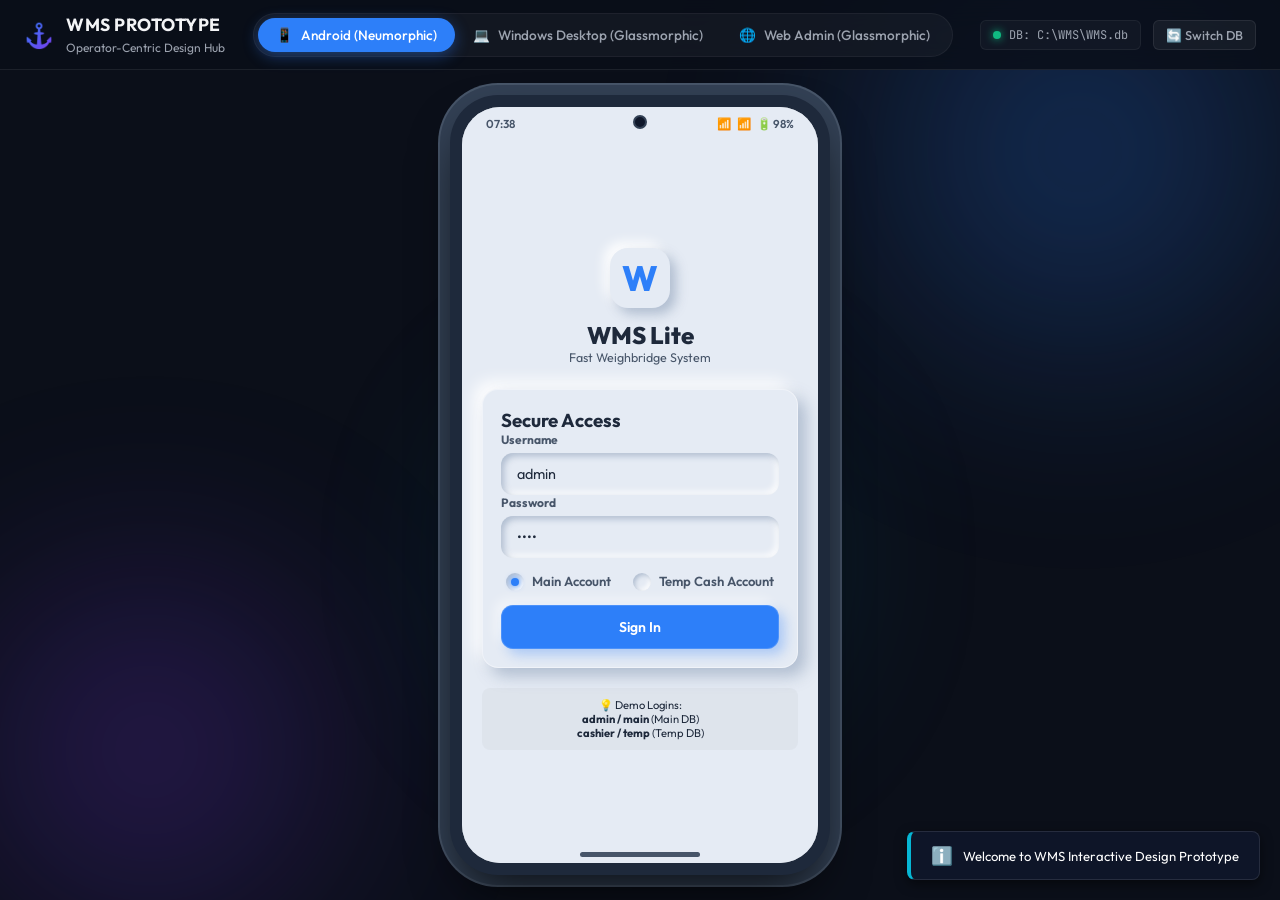
==== commit bb5472f7: "Deploy WMS Prototype_Responsive changes" ====
--- a/index.html
+++ b/index.html
@@ -42,6 +42,11 @@
           <span class="btn-icon">🌐</span> Web Admin (Glassmorphic)
         </button>
       </nav>
+
+      <!-- HAMBURGER MENU FOR MOBILE -->
+      <button class="hamburger-menu" id="shell-hamburger" style="display: none;" title="Toggle navigation menu">
+        ☰
+      </button>
 
       <div class="environment-status">
         <div class="status-indicator">
--- a/style.css
+++ b/style.css
@@ -21,11 +21,11 @@
   --glass-text-muted: #9CA3AF;
   
   /* Neumorphism (Android Light) Tokens */
-  --neu-bg: #E3E9F1;
-  --neu-shadow-dark: rgba(163, 177, 198, 0.7);
-  --neu-shadow-light: rgba(255, 255, 255, 0.9);
-  --neu-text: #374151;
-  --neu-text-muted: #6B7280;
+  --neu-bg: #e5ebf4;
+  --neu-shadow-dark: rgba(163, 178, 199, 0.8);
+  --neu-shadow-light: rgba(255, 255, 255, 0.95);
+  --neu-text: #1e293b;
+  --neu-text-muted: #475569;
   
   /* General Shell Layout */
   --shell-header-height: 70px;
@@ -670,7 +670,7 @@
 }
 
 .neu-radio-container:hover input ~ .checkmark {
-  background-color: #f0f4f8;
+  background-color: #dbe5f0;
 }
 
 .neu-radio-container input:checked ~ .checkmark {
@@ -753,7 +753,7 @@
   justify-content: space-between;
   align-items: center;
   padding: 0 20px;
-  border-bottom: 1px solid rgba(0, 0, 0, 0.04);
+  border-bottom: 1px solid rgba(0, 0, 0, 0.05);
 }
 
 .user-profile {
@@ -914,7 +914,7 @@
 }
 
 .highlight-card {
-  background: linear-gradient(135deg, var(--neu-bg), #dbeafe);
+  background: linear-gradient(135deg, var(--neu-bg), rgba(45, 127, 249, 0.15));
 }
 
 .neu-divider {
@@ -1058,7 +1058,7 @@
 /* Android Application Bottom Tabbar */
 .android-navigation {
   height: 56px;
-  border-top: 1px solid rgba(0, 0, 0, 0.04);
+  border-top: 1px solid rgba(0, 0, 0, 0.05);
   display: flex;
   background-color: var(--neu-bg);
 }
@@ -2433,8 +2433,8 @@
 }
 
 select.neu-input option {
-  background-color: #e3e9f1 !important;
-  color: #374151 !important;
+  background-color: #e5ebf4 !important;
+  color: #1e293b !important;
 }
 
 /* Windows login screen styling */
@@ -2527,3 +2527,437 @@
   background-color: rgba(45, 127, 249, 0.12) !important;
   color: var(--color-primary) !important;
 }
+
+/* ======================================================== */
+/* 15. MOBILE RESPONSIVENESS & HAMBURGER SYSTEM             */
+/* ======================================================== */
+
+@media (max-width: 768px) {
+  /* Shell Header Adjustments */
+  .shell-header {
+    padding: 0 12px;
+    position: relative;
+  }
+  
+  .logo-area h1 {
+    font-size: 0.95rem;
+  }
+  
+  .logo-area .sub-label {
+    display: none;
+  }
+
+  /* Don't show the DB Related path information on top bar */
+  .status-indicator {
+    display: none !important;
+  }
+
+  /* Hamburger Menu Button */
+  .hamburger-menu {
+    display: flex !important;
+    background: rgba(255, 255, 255, 0.04) !important;
+    border: 1px solid var(--glass-border) !important;
+    color: var(--glass-text) !important;
+    font-size: 1.25rem !important;
+    width: 36px !important;
+    height: 36px !important;
+    border-radius: 6px !important;
+    cursor: pointer !important;
+    align-items: center !important;
+    justify-content: center !important;
+    order: 3;
+    transition: all 0.2s ease !important;
+  }
+
+  .hamburger-menu:hover {
+    background: rgba(255, 255, 255, 0.1) !important;
+    border-color: rgba(255, 255, 255, 0.2) !important;
+  }
+
+  /* Expandable Switcher Menu */
+  .device-switcher {
+    display: none !important; /* hidden by default */
+    flex-direction: column !important;
+    position: absolute !important;
+    top: var(--shell-header-height) !important;
+    left: 0 !important;
+    right: 0 !important;
+    background: rgba(10, 15, 25, 0.96) !important;
+    backdrop-filter: blur(25px) !important;
+    -webkit-backdrop-filter: blur(25px) !important;
+    border-bottom: 1px solid var(--glass-border) !important;
+    padding: 10px !important;
+    border-radius: 0 !important;
+    gap: 6px !important;
+    z-index: 1000 !important;
+    box-shadow: 0 10px 20px rgba(0,0,0,0.5) !important;
+  }
+
+  .device-switcher.show {
+    display: flex !important;
+  }
+
+  .switch-btn {
+    width: 100% !important;
+    justify-content: center !important;
+    padding: 10px !important;
+    border-radius: 8px !important;
+  }
+
+  .environment-status {
+    order: 2;
+  }
+
+  #btn-toggle-account {
+    padding: 6px 12px !important;
+    font-size: 0.75rem !important;
+  }
+
+  /* Viewpanel & Bezel Scale Fix to prevent overflow inside viewport */
+  .view-panel {
+    padding: 8px !important;
+  }
+
+  .android-emulator {
+    width: 100% !important;
+    max-width: 360px !important;
+    height: 720px !important;
+  }
+
+  .emulator-bezel {
+    border-radius: 36px !important;
+    padding: 8px !important;
+  }
+
+  .emulator-screen {
+    border-radius: 28px !important;
+  }
+
+  .android-status-bar {
+    padding: 4px 16px 0 16px !important;
+  }
+
+  .android-header {
+    padding: 0 12px !important;
+  }
+
+  .mob-widget-grid {
+    margin: 8px !important;
+  }
+
+  .mob-quick-actions {
+    padding: 0 8px !important;
+  }
+
+  /* Responsive Modals */
+  .modal-content {
+    width: 95% !important;
+    max-width: 95% !important;
+    padding: 14px !important;
+  }
+  
+  .viewfinder-container {
+    height: 180px !important;
+  }
+
+  .mock-doc-feed {
+    width: 95% !important;
+    height: 90% !important;
+    font-size: 0.62rem !important;
+    padding: 6px !important;
+  }
+  
+  .camera-lens-grid {
+    border-width: 10px !important;
+  }
+
+  .print-modal-content {
+    width: 95% !important;
+  }
+  
+  .receipt-paper {
+    padding: 16px !important;
+    font-size: 0.7rem !important;
+  }
+
+  /* For windows Auto Rotate the view into Landscape on mobile viewports */
+  #windows-view {
+    display: flex !important;
+    justify-content: center !important;
+    align-items: center !important;
+    width: 100% !important;
+    height: 100% !important;
+    overflow: hidden !important;
+    padding: 0 !important;
+  }
+
+  .windows-container {
+    width: 760px !important;
+    height: 365px !important;
+    min-height: 0 !important;
+    transform: rotate(90deg) !important;
+    transform-origin: center center !important;
+    flex-shrink: 0 !important;
+    gap: 8px !important;
+  }
+
+  /* Responsive Windows components for landscape view */
+  .windows-container .win-app-header {
+    padding: 6px 12px !important;
+  }
+
+  .windows-container .win-app-header h2 {
+    font-size: 0.82rem !important;
+  }
+
+  .windows-container .win-db-path {
+    font-size: 0.6rem !important;
+  }
+
+  .windows-container .win-status-widgets {
+    gap: 8px !important;
+  }
+
+  .windows-container .stat-indicator .stat-label {
+    font-size: 0.5rem !important;
+  }
+
+  .windows-container .stat-indicator .stat-value {
+    font-size: 0.75rem !important;
+  }
+
+  .windows-container .win-action-btn {
+    padding: 4px 8px !important;
+    font-size: 0.72rem !important;
+  }
+
+  .windows-container .win-sidebar {
+    width: 160px !important;
+    padding: 8px !important;
+    gap: 8px !important;
+  }
+
+  .windows-container .win-nav-item {
+    padding: 8px 10px !important;
+    font-size: 0.72rem !important;
+    gap: 8px !important;
+  }
+
+  .windows-container .win-sidebar-footer {
+    padding-top: 6px !important;
+    font-size: 0.52rem !important;
+  }
+
+  .windows-container .win-grid-2x2 {
+    gap: 8px !important;
+  }
+
+  .windows-container .widget-box {
+    padding: 10px !important;
+  }
+
+  .windows-container .widget-header h3 {
+    font-size: 0.8rem !important;
+  }
+
+  .windows-container .rate-large {
+    font-size: 1.6rem !important;
+  }
+
+  .windows-container .rate-edit-inline {
+    gap: 6px !important;
+  }
+
+  .windows-container .win-input {
+    padding: 6px 10px !important;
+    font-size: 0.72rem !important;
+  }
+
+  .windows-container .win-btn {
+    padding: 6px 10px !important;
+    font-size: 0.72rem !important;
+  }
+
+  .windows-container .scale-sim-body {
+    gap: 12px !important;
+    align-items: center !important;
+  }
+
+  .windows-container .lcd-value {
+    font-size: 1.8rem !important;
+  }
+
+  .windows-container .lcd-unit {
+    font-size: 0.85rem !important;
+  }
+
+  .windows-container .win-weighment-grid {
+    gap: 8px !important;
+  }
+
+  .windows-container .flow-header h3 {
+    font-size: 0.75rem !important;
+  }
+
+  .windows-container .win-input-group label {
+    font-size: 0.65rem !important;
+  }
+
+  .windows-container .win-calculations-box {
+    padding: 6px !important;
+  }
+
+  .windows-container .calc-grid .grid-item h3 {
+    font-size: 0.8rem !important;
+  }
+
+  .windows-container .calc-grid .grid-item.highlight h2 {
+    font-size: 1.05rem !important;
+  }
+
+  .windows-container .win-payment-methods .pay-radio span {
+    padding: 6px !important;
+    font-size: 0.65rem !important;
+  }
+
+  .windows-container .search-form {
+    grid-template-columns: 1.5fr 1fr 1fr 1fr auto !important;
+    gap: 6px !important;
+  }
+
+  .windows-container .win-data-table th,
+  .windows-container .win-data-table td {
+    padding: 6px 8px !important;
+    font-size: 0.68rem !important;
+  }
+
+  /* Auto-rotate modals and toast container when windows view is active on mobile */
+  body.active-view-windows-view .modal-content {
+    transform: scale(0.9) rotate(90deg) !important;
+  }
+
+  body.active-view-windows-view .modal-overlay.active .modal-content {
+    transform: scale(1) rotate(90deg) !important;
+  }
+
+  body.active-view-windows-view .toast-container {
+    transform: rotate(90deg) !important;
+    transform-origin: bottom right !important;
+    bottom: 120px !important;
+    right: 30px !important;
+  }
+
+  /* For web Auto Rotate the view into Landscape on mobile viewports */
+  #web-view {
+    display: flex !important;
+    justify-content: center !important;
+    align-items: center !important;
+    width: 100% !important;
+    height: 100% !important;
+    overflow: hidden !important;
+    padding: 0 !important;
+  }
+
+  .web-container {
+    width: 760px !important;
+    height: 365px !important;
+    min-height: 0 !important;
+    transform: rotate(90deg) !important;
+    transform-origin: center center !important;
+    flex-shrink: 0 !important;
+    gap: 8px !important;
+  }
+
+  /* Responsive Web components for landscape view */
+  .web-container .web-nav-bar {
+    padding: 6px 12px !important;
+  }
+
+  .web-container .web-nav-bar .logo {
+    font-size: 0.82rem !important;
+  }
+
+  .web-container .web-links {
+    gap: 10px !important;
+  }
+
+  .web-container .web-links a {
+    font-size: 0.72rem !important;
+  }
+
+  .web-container .web-profile {
+    gap: 8px !important;
+  }
+
+  .web-container .web-profile .user-role {
+    font-size: 0.62rem !important;
+    padding: 2px 4px !important;
+  }
+
+  .web-container .web-stats-row {
+    gap: 8px !important;
+  }
+
+  .web-container .web-card {
+    padding: 10px !important;
+  }
+
+  .web-container .web-card h3 {
+    font-size: 0.65rem !important;
+  }
+
+  .web-container .web-card h1 {
+    font-size: 1.5rem !important;
+    margin: 4px 0 !important;
+  }
+
+  .web-container .web-card p {
+    font-size: 0.55rem !important;
+  }
+
+  .web-container .web-isolation-grid {
+    gap: 8px !important;
+  }
+
+  .web-container .panel-header h3 {
+    font-size: 0.75rem !important;
+  }
+
+  .web-container .win-data-table th,
+  .web-container .win-data-table td {
+    padding: 6px 8px !important;
+    font-size: 0.68rem !important;
+  }
+
+  .web-container .mock-chart-container {
+    padding: 8px !important;
+  }
+
+  .web-container .mock-chart-container h3 {
+    font-size: 0.75rem !important;
+  }
+
+  .web-container .mock-chart-container p {
+    font-size: 0.6rem !important;
+  }
+
+  .web-container .web-svg-chart {
+    height: 100px !important;
+  }
+
+  /* Auto-rotate modals and toast container when web view is active on mobile */
+  body.active-view-web-view .modal-content {
+    transform: scale(0.9) rotate(90deg) !important;
+  }
+
+  body.active-view-web-view .modal-overlay.active .modal-content {
+    transform: scale(1) rotate(90deg) !important;
+  }
+
+  body.active-view-web-view .toast-container {
+    transform: rotate(90deg) !important;
+    transform-origin: bottom right !important;
+    bottom: 120px !important;
+    right: 30px !important;
+  }
+}
